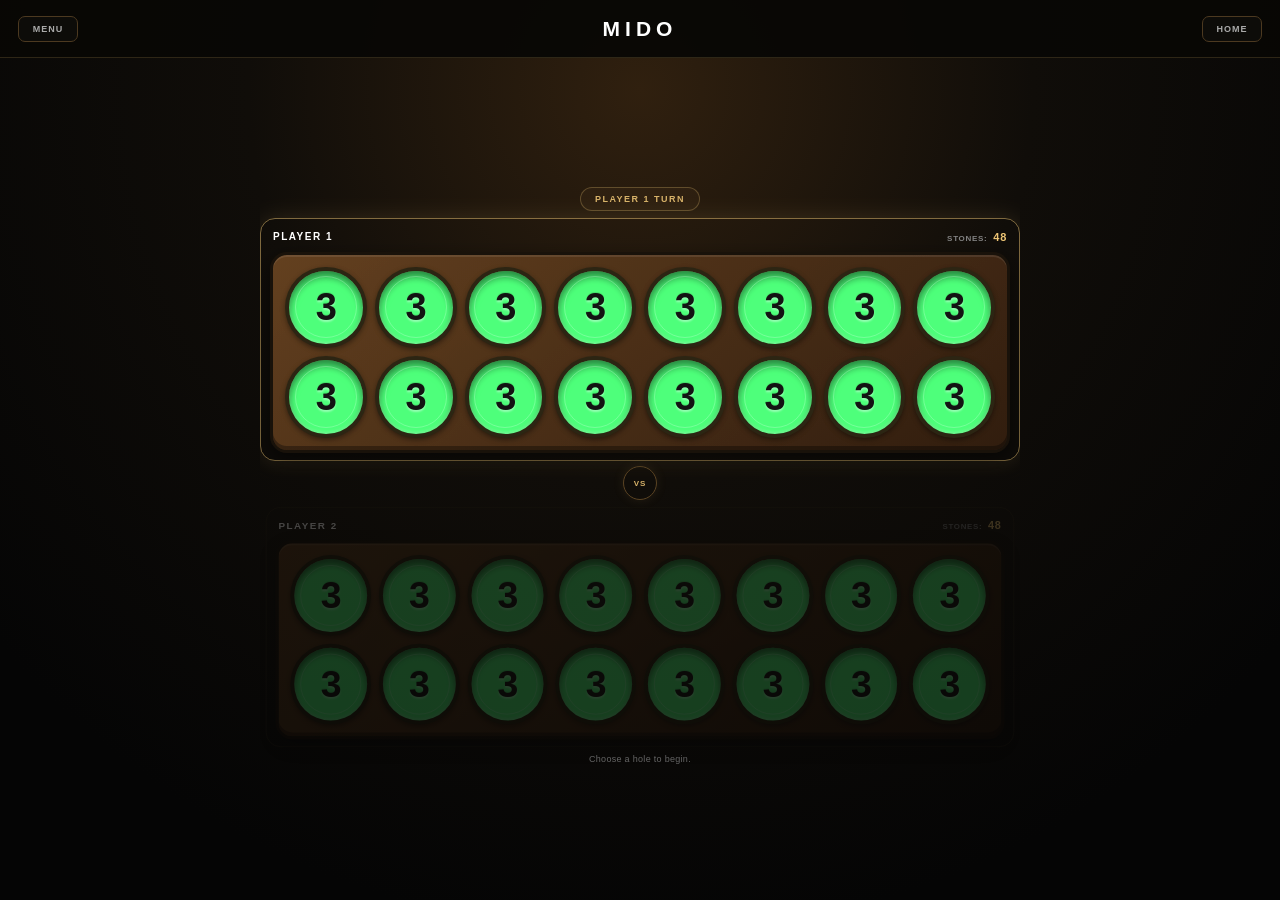
==== game.html @ 21276c04 "Initial Mido game" ====
<!DOCTYPE html>
<html lang="en">

<head>
    <meta charset="UTF-8">

    <meta
        name="viewport"
        content="width=device-width, initial-scale=1.0">

    <title>Mido | Game</title>

    <link
        rel="stylesheet"
        href="style.css">
</head>

<body>

    <div class="game-page">


        <header class="top-bar">

            <button
                type="button"
                id="menuButton"
                class="top-button">
                MENU
            </button>


            <div class="top-title">
                MIDO
            </div>


            <a
                href="index.html"
                class="top-button">
                HOME
            </a>

        </header>


        <main class="game-container">


            <div
                id="turnDisplay"
                class="turn-display">
                PLAYER 1 TURN
            </div>


            <section
                id="player1Section"
                class="player-section active">


                <div class="player-header">

                    <div class="player-name">
                        PLAYER 1
                    </div>

                    <div class="player-total">
                        STONES:
                        <span id="player1Total">
                            48
                        </span>
                    </div>

                </div>


                <div
                    id="board1"
                    class="mido-board">
                </div>

            </section>


            <div class="vs-display">
                VS
            </div>


            <section
                id="player2Section"
                class="player-section inactive">


                <div class="player-header">

                    <div
                        id="computerLabel"
                        class="player-name">
                        PLAYER 2
                    </div>

                    <div class="player-total">
                        STONES:
                        <span id="player2Total">
                            48
                        </span>
                    </div>

                </div>


                <div
                    id="board2"
                    class="mido-board">
                </div>

            </section>


            <div
                id="gameMessage"
                class="game-message">
                Choose a hole to begin.
            </div>


        </main>


        <div
            id="menuOverlay"
            class="menu-overlay">
        </div>


        <aside
            id="sideMenu"
            class="side-menu">


            <div class="side-menu-header">

                <div class="side-menu-title">
                    MIDO
                </div>

                <button
                    type="button"
                    id="closeMenu"
                    class="close-menu">
                    X
                </button>

            </div>


            <nav class="menu-navigation">

                <a
                    href="index.html"
                    class="menu-link">
                    HOME
                </a>


                <a
                    href="game-mode.html"
                    class="menu-link">
                    NEW GAME
                </a>


                <button
                    type="button"
                    id="menuRestartButton"
                    class="menu-link menu-button">
                    RESTART GAME
                </button>


                <a
                    href="settings.html"
                    class="menu-link">
                    SETTINGS
                </a>


                <a
                    href="index.html#how-to-play"
                    class="menu-link">
                    HOW TO PLAY
                </a>


                <a
                    href="index.html#about"
                    class="menu-link">
                    ABOUT MIDO
                </a>

            </nav>


            <div class="side-menu-footer">

                <div>
                    48 STONES
                </div>

                <div>
                    ONE WINNER
                </div>

            </div>

        </aside>


        <div
            id="winnerOverlay"
            class="winner-overlay">


            <div class="winner-content">

                <div class="winner-title">
                    VICTORY
                </div>


                <div
                    id="winnerName"
                    class="winner-name">
                    PLAYER 1 WINS!
                </div>


                <div
                    id="winnerMessage"
                    class="winner-message">
                    All 48 stones have been collected!
                </div>

            </div>

        </div>


    </div>


    <script src="game.js"></script>
    <script src="menu.js"></script>

</body>

</html>
---- style.css ----
/* =========================
   RESET
========================= */

* {
    box-sizing: border-box;
}

html,
body {
    margin: 0;
    padding: 0;
    min-height: 100%;
}

body {
    font-family:
        Arial,
        Helvetica,
        sans-serif;

    background: #080808;
    color: #ffffff;
}

button,
a {
    -webkit-tap-highlight-color: transparent;
}

button {
    font-family: inherit;
}


/* =========================
   GAME PAGE
========================= */

.game-page {
    height: 100vh;
    min-height: 520px;

    overflow: hidden;

    background:
        radial-gradient(
            circle at 50% 10%,
            #30200f 0%,
            #100d09 38%,
            #050505 82%
        );
}


/* =========================
   TOP BAR
========================= */

.top-bar {
    height: 58px;

    display: flex;
    align-items: center;
    justify-content: space-between;

    padding: 0 18px;

    background:
        rgba(
            8,
            7,
            5,
            0.94
        );

    border-bottom:
        1px solid
        rgba(
            216,
            179,
            106,
            0.18
        );

    position: relative;
    z-index: 20;
}

.top-title {
    position: absolute;

    left: 50%;

    transform:
        translateX(-50%);

    font-size: 21px;

    font-weight: 900;

    letter-spacing: 5px;

    color: #ffffff;
}

.top-button {
    display: inline-flex;

    align-items: center;
    justify-content: center;

    min-width: 60px;

    padding: 7px 9px;

    border:
        1px solid #4c3920;

    border-radius: 7px;

    background:
        rgba(
            255,
            255,
            255,
            0.02
        );

    color: #aaa;

    text-decoration: none;

    font-size: 9px;

    font-weight: 900;

    letter-spacing: 1px;

    cursor: pointer;
}

.top-button:hover {
    color: #ffffff;

    border-color:
        #d8b36a;

    background:
        rgba(
            216,
            179,
            106,
            0.08
        );
}


/* =========================
   GAME CONTAINER
========================= */

.game-container {
    width:
        min(760px, 96vw);

    height:
        calc(100vh - 58px);

    margin: 0 auto;

    padding:
        8px 0 10px;

    display: flex;

    flex-direction: column;

    justify-content: center;

    overflow: hidden;
}


/* =========================
   TURN DISPLAY
========================= */

.turn-display {
    width: fit-content;

    margin:
        0 auto 7px;

    padding:
        6px 14px;

    border:
        1px solid
        rgba(
            216,
            179,
            106,
            0.3
        );

    border-radius: 30px;

    color: #d8b36a;

    font-size: 9px;

    font-weight: 900;

    letter-spacing: 1.5px;

    background:
        rgba(
            216,
            179,
            106,
            0.04
        );

    flex-shrink: 0;
}


/* =========================
   PLAYER SECTION
========================= */

.player-section {
    width: 100%;

    padding:
        7px 9px;

    border-radius: 15px;

    border:
        1px solid
        rgba(
            216,
            179,
            106,
            0.1
        );

    transition:
        opacity 0.3s ease,
        transform 0.3s ease,
        filter 0.3s ease,
        box-shadow 0.3s ease,
        border-color 0.3s ease;

    flex-shrink: 1;
}

.player-section.active {
    opacity: 1;

    transform:
        scale(1);

    filter:
        brightness(1.1);

    border-color:
        rgba(
            216,
            179,
            106,
            0.5
        );

    box-shadow:
        0 0 22px
        rgba(
            216,
            179,
            106,
            0.14
        );
}

.player-section.inactive {
    opacity: 0.45;

    transform:
        scale(0.985);

    filter:
        brightness(0.55);

    box-shadow: none;
}


/* =========================
   PLAYER HEADER
========================= */

.player-header {
    height: 22px;

    display: flex;

    align-items: center;

    justify-content: space-between;

    padding:
        0 3px;

    margin-bottom: 4px;
}

.player-name {
    font-size: 10px;

    font-weight: 900;

    letter-spacing: 1.5px;
}

.player-total {
    color: #777;

    font-size: 8px;

    font-weight: bold;

    letter-spacing: 0.7px;
}

.player-total span {
    color: #d8b36a;

    font-size: 11px;

    margin-left: 3px;
}


/* =========================
   BOARD
========================= */

.mido-board {
    display: grid;

    grid-template-columns:
        repeat(8, 1fr);

    gap: clamp(
        4px,
        1vw,
        8px
    );

    padding:
        clamp(
            7px,
            1.5vw,
            12px
        );

    border-radius: 17px;

    background:
        linear-gradient(
            145deg,
            #5a3a1c,
            #2c1a0d
        );

    border:
        3px solid #171009;

    box-shadow:
        inset 0 2px 0
        rgba(
            255,
            255,
            255,
            0.08
        ),

        inset 0 -4px 0
        rgba(
            0,
            0,
            0,
            0.35
        ),

        0 7px 18px
        rgba(
            0,
            0,
            0,
            0.5
        );
}


/* =========================
   HOLES
========================= */

.hole {
    position: relative;

    width: 100%;

    aspect-ratio: 1 / 1;

    border-radius: 50%;

    border:
        clamp(
            2px,
            0.45vw,
            4px
        )
        solid
        rgba(
            38,
            24,
            12,
            0.95
        );

    box-shadow:
        inset 0 5px 8px
        rgba(
            0,
            0,
            0,
            0.5
        ),

        inset 0 -2px 3px
        rgba(
            255,
            255,
            255,
            0.2
        ),

        0 2px 5px
        rgba(
            0,
            0,
            0,
            0.4
        );

    display: flex;

    align-items: center;

    justify-content: center;

    cursor: pointer;

    padding: 0;

    transition:
        transform 0.15s ease,
        filter 0.15s ease,
        box-shadow 0.15s ease;
}

.hole::after {
    content: "";

    position: absolute;

    inset: 8%;

    border-radius: 50%;

    border:
        1px solid
        rgba(
            255,
            255,
            255,
            0.2
        );

    pointer-events: none;
}

.hole:hover:not(:disabled) {
    transform:
        scale(1.05);

    filter:
        brightness(1.12);

    box-shadow:
        inset 0 5px 8px
        rgba(
            0,
            0,
            0,
            0.45
        ),

        0 0 12px
        rgba(
            255,
            255,
            255,
            0.18
        );
}

.hole:active:not(:disabled) {
    transform:
        scale(0.94);
}

.hole span {
    position: relative;

    z-index: 2;

    display: block;

    font-size:
        clamp(
            21px,
            4vw,
            38px
        );

    line-height: 1;

    font-weight: 900;

    letter-spacing: -1px;

    color: #111111;

    text-shadow:
        0 2px 2px
        rgba(
            255,
            255,
            255,
            0.35
        ),

        0 -1px 1px
        rgba(
            0,
            0,
            0,
            0.15
        );
}

.hole.empty span {
    opacity: 0.3;
}

.hole:disabled {
    cursor: default;
}


/* =========================
   VS
========================= */

.vs-display {
    width: 34px;

    height: 34px;

    display: flex;

    align-items: center;

    justify-content: center;

    margin:
        5px auto;

    border:
        1px solid #5a4323;

    border-radius: 50%;

    background:
        #100d09;

    color: #d8b36a;

    font-size: 8px;

    font-weight: 900;

    letter-spacing: 1px;

    box-shadow:
        0 0 12px
        rgba(
            216,
            179,
            106,
            0.1
        );

    flex-shrink: 0;
}


/* =========================
   GAME MESSAGE
========================= */

.game-message {
    min-height: 16px;

    margin-top: 5px;

    text-align: center;

    color: #666;

    font-size: 9px;

    letter-spacing: 0.3px;

    flex-shrink: 0;
}


/* =========================
   MENU OVERLAY
========================= */

.menu-overlay {
    position: fixed;

    inset: 0;

    background:
        rgba(
            0,
            0,
            0,
            0.72
        );

    opacity: 0;

    visibility: hidden;

    z-index: 80;

    transition:
        opacity 0.2s ease,
        visibility 0.2s ease;
}

.menu-overlay.open {
    opacity: 1;

    visibility: visible;
}


/* =========================
   SIDE MENU
========================= */

.side-menu {
    position: fixed;

    top: 0;

    right: 0;

    width:
        min(300px, 88vw);

    height: 100vh;

    z-index: 90;

    background:
        linear-gradient(
            180deg,
            #21170d,
            #090807
        );

    border-left:
        1px solid #4c3820;

    transform:
        translateX(105%);

    transition:
        transform 0.25s ease;

    display: flex;

    flex-direction: column;
}

.side-menu.open {
    transform:
        translateX(0);
}

.side-menu-header {
    display: flex;

    align-items: center;

    justify-content: space-between;

    padding:
        20px;

    border-bottom:
        1px solid #302315;
}

.side-menu-title {
    font-size: 22px;

    font-weight: 900;

    letter-spacing: 5px;
}

.close-menu {
    width: 34px;

    height: 34px;

    border:
        1px solid #4c3820;

    border-radius: 50%;

    background:
        transparent;

    color: #aaa;

    cursor: pointer;

    font-weight: bold;
}

.close-menu:hover {
    color: #ffffff;

    border-color:
        #d8b36a;
}

.menu-navigation {
    display: flex;

    flex-direction: column;

    padding:
        10px;
}

.menu-link {
    display: block;

    width: 100%;

    padding:
        14px 11px;

    border: 0;

    border-bottom:
        1px solid
        rgba(
            255,
            255,
            255,
            0.05
        );

    background:
        transparent;

    color: #aaa;

    text-align: left;

    text-decoration: none;

    font-size: 11px;

    font-weight: 900;

    letter-spacing: 1px;

    cursor: pointer;

    transition:
        0.15s ease;
}

.menu-link:hover {
    color: #d8b36a;

    padding-left: 17px;

    background:
        rgba(
            216,
            179,
            106,
            0.05
        );
}

.side-menu-footer {
    margin-top: auto;

    padding:
        20px;

    border-top:
        1px solid #302315;

    color: #665338;

    font-size: 9px;

    font-weight: bold;

    letter-spacing: 2px;

    line-height: 2;
}


/* =========================
   WINNER
========================= */

.winner-overlay {
    position: fixed;

    inset: 0;

    display: flex;

    align-items: center;

    justify-content: center;

    background:
        radial-gradient(
            circle at center,
            rgba(
                80,
                55,
                20,
                0.96
            ),
            rgba(
                8,
                8,
                8,
                0.99
            ) 70%
        );

    opacity: 0;

    visibility: hidden;

    z-index: 9999;

    transition:
        opacity 0.25s ease,
        visibility 0.25s ease;
}

.winner-overlay.show {
    opacity: 1;

    visibility: visible;
}

.winner-content {
    text-align: center;

    padding: 25px;

    animation:
        winnerEnter
        0.4s ease
        both;
}

@keyframes winnerEnter {

    from {
        opacity: 0;

        transform:
            scale(0.7);
    }

    to {
        opacity: 1;

        transform:
            scale(1);
    }
}

.winner-title {
    color: #d8b36a;

    font-size:
        clamp(
            16px,
            4vw,
            25px
        );

    font-weight: 900;

    letter-spacing: 6px;

    margin-bottom: 14px;
}

.winner-name {
    color: #ffffff;

    font-size:
        clamp(
            34px,
            8vw,
            70px
        );

    font-weight: 900;

    line-height: 1;

    letter-spacing: 2px;

    text-shadow:
        0 5px 30px
        rgba(
            216,
            179,
            106,
            0.3
        );
}

.winner-message {
    margin-top: 18px;

    color: #aaa;

    font-size: 12px;

    letter-spacing: 0.5px;
}


/* =========================
   SETTINGS
========================= */

.settings-page {
    min-height: 100vh;

    display: flex;

    flex-direction: column;

    background:
        radial-gradient(
            circle at 50% 15%,
            #30200f 0%,
            #100d09 40%,
            #050505 80%
        );
}

.settings-container {
    width:
        min(700px, 94%);

    margin: 0 auto;

    padding:
        55px 0 70px;

    text-align: center;

    flex: 1;
}

.settings-container h1 {
    margin: 0;

    font-size:
        clamp(
            34px,
            7vw,
            55px
        );

    font-weight: 900;

    letter-spacing: 3px;
}

.settings-intro {
    margin:
        12px auto 30px;

    color: #888;

    font-size: 14px;
}

.settings-card {
    text-align: left;

    background:
        linear-gradient(
            145deg,
            #21170d,
            #0d0a07
        );

    border:
        1px solid #392b1c;

    border-radius: 18px;

    padding:
        8px 22px 22px;
}

.setting-row {
    display: flex;

    align-items: center;

    justify-content: space-between;

    gap: 20px;

    padding:
        20px 0;

    border-bottom:
        1px solid
        rgba(
            255,
            255,
            255,
            0.06
        );
}

.setting-information {
    flex: 1;
}

.setting-title {
    color: #ffffff;

    font-size: 13px;

    font-weight: 900;

    letter-spacing: 1px;
}

.setting-description {
    margin-top: 6px;

    color: #777;

    font-size: 11px;

    line-height: 1.5;
}


/* =========================
   TOGGLES
========================= */

.toggle {
    position: relative;

    display: inline-block;

    width: 50px;

    height: 28px;

    flex-shrink: 0;
}

.toggle input {
    opacity: 0;

    width: 0;

    height: 0;
}

.toggle-slider {
    position: absolute;

    inset: 0;

    cursor: pointer;

    background:
        #31281d;

    border:
        1px solid #59472d;

    border-radius: 30px;

    transition:
        0.2s ease;
}

.toggle-slider::before {
    content: "";

    position: absolute;

    width: 20px;

    height: 20px;

    left: 3px;

    top: 3px;

    border-radius: 50%;

    background: #888;

    transition:
        0.2s ease;
}

.toggle input:checked +
.toggle-slider {
    background:
        #8b6a35;

    border-color:
        #d8b36a;
}

.toggle input:checked +
.toggle-slider::before {
    transform:
        translateX(22px);

    background:
        #ffffff;
}

.reset-settings {
    width: 100%;

    margin-top: 22px;

    padding:
        13px;

    border:
        1px solid #523e22;

    border-radius: 9px;

    background:
        rgba(
            216,
            179,
            106,
            0.05
        );

    color: #d8b36a;

    font-size: 11px;

    font-weight: 900;

    letter-spacing: 1px;

    cursor: pointer;
}

.settings-message {
    height: 18px;

    margin-top: 12px;

    text-align: center;

    color: #d8b36a;

    font-size: 11px;
}

.back-game-button {
    display: inline-block;

    margin-top: 22px;

    padding:
        12px 20px;

    border:
        1px solid #4d3920;

    border-radius: 9px;

    color: #aaa;

    text-decoration: none;

    font-size: 11px;

    font-weight: 900;

    letter-spacing: 1px;
}


/* =========================
   GAME MODE
========================= */

.game-mode-page {
    min-height: 100vh;

    display: flex;

    flex-direction: column;

    background:
        radial-gradient(
            circle at 50% 20%,
            #30200f 0%,
            #100d09 45%,
            #050505 85%
        );
}

.mode-container {
    flex: 1;

    width:
        min(900px, 94%);

    margin: 0 auto;

    padding:
        65px 0 80px;

    text-align: center;
}

.mode-label {
    color: #d8b36a;

    font-size: 10px;

    font-weight: 900;

    letter-spacing: 3px;

    margin-bottom: 12px;
}

.mode-container h1 {
    margin: 0;

    font-size:
        clamp(
            30px,
            6vw,
            55px
        );

    font-weight: 900;

    letter-spacing: 2px;
}

.mode-description {
    color: #888;

    margin:
        12px 0 35px;
}

.mode-options {
    display: grid;

    grid-template-columns:
        repeat(2, 1fr);

    gap: 16px;

    max-width: 720px;

    margin: 0 auto;
}

.mode-card {
    position: relative;

    min-height: 230px;

    padding: 25px;

    text-align: left;

    border:
        1px solid #3a2b1b;

    border-radius: 18px;

    background:
        linear-gradient(
            145deg,
            #21170d,
            #0d0a07
        );

    color: #ffffff;

    cursor: pointer;

    transition:
        0.2s ease;
}

.mode-card:hover {
    transform:
        translateY(-5px);

    border-color:
        #8a6936;

    box-shadow:
        0 15px 30px
        rgba(
            0,
            0,
            0,
            0.4
        );
}

.mode-icon {
    width: 50px;

    height: 50px;

    display: flex;

    align-items: center;

    justify-content: center;

    border:
        1px solid #70552d;

    border-radius: 50%;

    color: #d8b36a;

    font-size: 13px;

    font-weight: 900;

    margin-bottom: 25px;
}

.mode-card-title {
    font-size: 16px;

    font-weight: 900;

    letter-spacing: 1px;
}

.mode-card-text {
    max-width: 260px;

    margin-top: 9px;

    color: #777;

    font-size: 12px;

    line-height: 1.6;
}

.mode-card-arrow {
    position: absolute;

    right: 22px;

    bottom: 22px;

    color: #d8b36a;

    font-size: 22px;
}

.mode-rule {
    display: flex;

    justify-content: center;

    gap: 30px;

    margin-top: 40px;

    color: #554329;

    font-size: 10px;

    font-weight: 900;

    letter-spacing: 2px;
}


/* =========================
   HOME PAGE
========================= */

.home-page {
    min-height: 100vh;

    background:
        radial-gradient(
            circle at 50% 20%,
            #3a2815 0%,
            #181109 38%,
            #080808 75%
        );
}

.home-top-bar {
    height: 72px;

    display: flex;

    align-items: center;

    justify-content: space-between;

    padding: 0 28px;

    background:
        rgba(
            10,
            8,
            5,
            0.82
        );

    border-bottom:
        1px solid
        rgba(
            216,
            179,
            106,
            0.18
        );

    backdrop-filter:
        blur(10px);
}

.home-logo {
    font-size: 28px;

    font-weight: 900;

    letter-spacing: 6px;

    color: #fff;
}

.home-settings {
    padding:
        10px 15px;

    border:
        1px solid #4d3920;

    border-radius: 8px;

    color: #aaa;

    text-decoration: none;

    font-size: 11px;

    font-weight: bold;

    letter-spacing: 1px;
}

.home-hero {
    position: relative;

    min-height:
        calc(100vh - 72px);

    display: flex;

    align-items: center;

    justify-content: center;

    overflow: hidden;

    padding:
        70px 20px 100px;
}

.home-hero::before {
    content: "";

    position: absolute;

    width: 650px;

    height: 650px;

    border-radius: 50%;

    background:
        radial-gradient(
            circle,
            rgba(
                216,
                179,
                106,
                0.11
            ),
            transparent 68%
        );
}

.hero-content {
    position: relative;

    z-index: 2;

    width:
        min(850px, 95%);

    text-align: center;
}

.game-badge {
    display: inline-block;

    padding:
        9px 16px;

    border:
        1px solid
        rgba(
            216,
            179,
            106,
            0.4
        );

    border-radius: 30px;

    color: #d8b36a;

    font-size: 10px;

    font-weight: bold;

    letter-spacing: 2px;

    margin-bottom: 25px;
}

.hero-title {
    margin: 0;

    font-size:
        clamp(
            90px,
            20vw,
            190px
        );

    line-height: 0.8;

    font-weight: 900;

    letter-spacing:
        clamp(
            8px,
            2vw,
            20px
        );

    color: #fff;

    text-shadow:
        0 4px 0 #7b5a2c,

        0 10px 35px
        rgba(
            0,
            0,
            0,
            0.7
        ),

        0 0 60px
        rgba(
            216,
            179,
            106,
            0.18
        );
}

.hero-line {
    width: 100px;

    height: 3px;

    margin:
        35px auto 25px;

    background:
        #d8b36a;
}

.hero-subtitle {
    margin: 0;

    color: #d8b36a;

    font-size:
        clamp(
            13px,
            2vw,
            18px
        );

    font-weight: 900;

    letter-spacing:
        clamp(
            2px,
            0.8vw,
            7px
        );
}

.hero-description {
    max-width: 540px;

    margin:
        22px auto 35px;

    color: #999;

    font-size: 15px;

    line-height: 1.7;
}

.play-button {
    display: inline-flex;

    align-items: center;

    justify-content: center;

    gap: 20px;

    min-width: 230px;

    padding:
        17px 28px;

    background:
        linear-gradient(
            135deg,
            #e2c27c,
            #b98d43
        );

    color: #111;

    border-radius: 12px;

    text-decoration: none;

    font-size: 16px;

    font-weight: 900;

    letter-spacing: 2px;

    transition:
        transform 0.2s ease,
        box-shadow 0.2s ease;
}

.play-button:hover {
    transform:
        translateY(-4px)
        scale(1.03);
}

.play-arrow {
    font-size: 23px;
}

.home-options {
    display: grid;

    grid-template-columns:
        repeat(3, 1fr);

    gap: 12px;

    max-width: 650px;

    margin:
        45px auto 0;
}

.home-option {
    padding:
        18px 12px;

    background:
        rgba(
            255,
            255,
            255,
            0.025
        );

    border:
        1px solid #302517;

    border-radius: 12px;

    text-decoration: none;

    transition:
        0.2s ease;
}

.home-option:hover {
    background:
        rgba(
            216,
            179,
            106,
            0.07
        );

    border-color:
        #70552d;

    transform:
        translateY(-3px);
}

.option-title {
    display: block;

    color: #ddd;

    font-size: 12px;

    font-weight: 900;

    letter-spacing: 1px;
}

.option-text {
    display: block;

    margin-top: 6px;

    color: #777;

    font-size: 11px;
}

.hero-decoration {
    position: absolute;

    font-size:
        clamp(
            150px,
            30vw,
            400px
        );

    font-weight: 900;

    color:
        rgba(
            216,
            179,
            106,
            0.025
        );

    line-height: 1;

    user-select: none;
}

.hero-decoration-left {
    left: -100px;

    bottom: -50px;

    transform:
        rotate(-15deg);
}

.hero-decoration-right {
    right: -100px;

    top: -40px;

    transform:
        rotate(15deg);
}

.home-section {
    padding:
        100px 20px;

    background:
        #0d0b08;

    border-top:
        1px solid #211a11;

    text-align: center;
}

.section-label {
    color: #d8b36a;

    font-size: 10px;

    font-weight: 900;

    letter-spacing: 3px;

    margin-bottom: 12px;
}

.home-section h2,
.about-section h2 {
    margin: 0;

    font-size:
        clamp(
            28px,
            5vw,
            44px
        );

    font-weight: 900;

    letter-spacing: 2px;
}

.section-intro {
    max-width: 550px;

    margin:
        15px auto 45px;

    color: #888;

    line-height: 1.6;
}

.rules-grid {
    width:
        min(950px, 94%);

    margin: 0 auto;

    display: grid;

    grid-template-columns:
        repeat(4, 1fr);

    gap: 14px;
}

.rule-card {
    padding:
        28px 20px;

    text-align: left;

    background:
        linear-gradient(
            145deg,
            #21170d,
            #110d08
        );

    border:
        1px solid #352719;

    border-radius: 15px;
}

.rule-number {
    color: #d8b36a;

    font-size: 11px;

    font-weight: 900;

    letter-spacing: 2px;
}

.rule-card h3 {
    margin:
        18px 0 10px;

    font-size: 18px;
}

.rule-card p {
    margin: 0;

    color: #888;

    font-size: 13px;

    line-height: 1.6;
}

.about-section {
    padding:
        110px 20px;

    background:
        radial-gradient(
            circle at center,
            #24190d,
            #0b0907 65%
        );

    text-align: center;
}

.about-inner {
    width:
        min(700px, 94%);

    margin: 0 auto;
}

.about-section p {
    color: #999;

    line-height: 1.8;

    font-size: 15px;
}

.about-highlight {
    margin-top: 35px;

    color: #d8b36a;

    font-size:
        clamp(
            18px,
            3vw,
            25px
        );

    font-weight: 900;

    letter-spacing: 3px;
}


/* =========================
   FOOTER
========================= */

.mido-footer {
    padding:
        45px 20px;

    text-align: center;

    background: #070707;

    border-top:
        1px solid #211a11;
}

.footer-logo {
    font-size: 25px;

    font-weight: 900;

    letter-spacing: 5px;
}

.mido-footer p {
    color: #666;

    font-size: 12px;
}

.footer-links {
    display: flex;

    justify-content: center;

    gap: 25px;

    margin:
        22px 0;
}

.footer-links a {
    color: #999;

    text-decoration: none;

    font-size: 12px;

    font-weight: bold;
}

.footer-links a:hover {
    color: #d8b36a;
}

.footer-copy {
    margin-top: 25px;

    font-size: 10px !important;

    color: #444 !important;
}


/* =========================
   SMALL MOBILE
========================= */

@media (max-width: 600px) {

    .game-page {
        min-height: 500px;
    }

    .game-container {
        width: 98vw;

        padding:
            5px 0 6px;
    }

    .turn-display {
        margin-bottom: 4px;

        padding:
            5px 12px;

        font-size: 8px;
    }

    .player-section {
        padding:
            5px 6px;

        border-radius: 12px;
    }

    .player-header {
        height: 18px;

        margin-bottom: 2px;
    }

    .player-name {
        font-size: 9px;
    }

    .player-total {
        font-size: 7px;
    }

    .player-total span {
        font-size: 9px;
    }

    .mido-board {
        gap: 3px;

        padding: 6px;

        border-width: 2px;

        border-radius: 13px;
    }

    .hole {
        border-width: 2px;
    }

    .hole span {
        font-size:
            clamp(
                19px,
                6.5vw,
                30px
            );
    }

    .vs-display {
        width: 27px;

        height: 27px;

        margin:
            3px auto;

        font-size: 7px;
    }

    .game-message {
        margin-top: 3px;

        min-height: 13px;

        font-size: 8px;
    }

}


/* =========================
   VERY SMALL PHONES
========================= */

@media (
    max-width: 390px
) {

    .top-bar {
        height: 52px;

        padding:
            0 9px;
    }

    .top-title {
        font-size: 17px;

        letter-spacing: 4px;
    }

    .top-button {
        min-width: 51px;

        padding:
            6px 7px;

        font-size: 8px;
    }

    .game-container {
        height:
            calc(100vh - 52px);
    }

    .turn-display {
        padding:
            4px 10px;

        font-size: 7px;
    }

    .player-section {
        padding:
            4px 5px;
    }

    .mido-board {
        gap: 2px;

        padding: 5px;

        border-radius: 11px;
    }

    .hole {
        border-width: 1px;
    }

    .hole span {
        font-size:
            clamp(
                17px,
                6.5vw,
                26px
            );
    }

    .vs-display {
        width: 23px;

        height: 23px;

        margin:
            2px auto;

        font-size: 6px;
    }

    .game-message {
        display: none;
    }

}


/* =========================
   SHORT PHONE SCREENS
========================= */

@media (
    max-height: 700px
) and (
    max-width: 600px
) {

    .top-bar {
        height: 50px;
    }

    .game-container {
        height:
            calc(100vh - 50px);

        padding-top: 3px;
    }

    .turn-display {
        margin-bottom: 3px;

        padding:
            4px 10px;
    }

    .player-section {
        padding:
            3px 5px;
    }

    .player-header {
        height: 16px;
    }

    .mido-board {
        gap: 2px;

        padding: 4px;
    }

    .hole span {
        font-size:
            clamp(
                16px,
                6vw,
                25px
            );
    }

    .vs-display {
        width: 22px;

        height: 22px;

        margin:
            2px auto;
    }

    .game-message {
        display: none;
    }

}


/* =========================
   LANDSCAPE PHONE
========================= */

@media (
    orientation: landscape
) and (
    max-height: 600px
) {

    .game-page {
        min-height: 100vh;
    }

    .top-bar {
        height: 45px;
    }

    .game-container {
        height:
            calc(100vh - 45px);

        width:
            min(900px, 97vw);

        padding:
            3px 0;
    }

    .turn-display {
        margin-bottom: 2px;

        padding:
            3px 10px;

        font-size: 7px;
    }

    .player-section {
        padding:
            3px 5px;
    }

    .player-header {
        height: 15px;

        margin-bottom: 1px;
    }

    .player-name {
        font-size: 8px;
    }

    .player-total {
        font-size: 6px;
    }

    .player-total span {
        font-size: 8px;
    }

    .mido-board {
        gap: 3px;

        padding: 4px;
    }

    .hole span {
        font-size:
            clamp(
                15px,
                4vh,
                26px
            );
    }

    .vs-display {
        width: 22px;

        height: 22px;

        margin:
            2px auto;

        font-size: 6px;
    }

    .game-message {
        display: none;
    }

}


/* =========================
   LARGE STONE NUMBERS OFF
========================= */

body.small-stone-numbers .hole span {
    font-size:
        clamp(
            14px,
            3vw,
            23px
        );
}


/* =========================
   NO ANIMATIONS
========================= */

body.no-animations *,
body.no-animations *::before,
body.no-animations *::after {
    animation:
        none !important;

    transition:
        none !important;
}


/* =========================
   LIGHT MODE
========================= */

body.light-mode {
    background: #eeeae2;

    color: #17130d;
}

body.light-mode .game-page,
body.light-mode .settings-page,
body.light-mode .game-mode-page {
    background:
        linear-gradient(
            180deg,
            #f5f1e9,
            #ddd7cc
        );
}

body.light-mode .top-bar {
    background:
        rgba(
            255,
            255,
            255,
            0.92
        );

    border-color:
        rgba(
            70,
            50,
            20,
            0.15
        );
}

body.light-mode .top-title {
    color: #17130d;
}

body.light-mode .top-button {
    color: #4e463b;

    border-color:
        #b7aa94;
}

body.light-mode .player-section {
    border-color:
        rgba(
            80,
            60,
            30,
            0.2
        );
}

body.light-mode .game-message {
    color: #655e54;
}

body.light-mode .settings-card,
body.light-mode .mode-card {
    background:
        linear-gradient(
            145deg,
            #ffffff,
            #e9e3d8
        );

    border-color:
        #c7bba7;
}

body.light-mode .setting-title,
body.light-mode .mode-card-title {
    color: #211b13;
}

body.light-mode .setting-description,
body.light-mode .mode-card-text {
    color: #6e675d;
}


/* =========================
   HOME MOBILE
========================= */

@media (max-width: 700px) {

    .home-top-bar {
        padding:
            0 15px;
    }

    .home-logo {
        font-size: 23px;
    }

    .home-hero {
        min-height:
            calc(100vh - 62px);

        padding:
            55px 15px 70px;
    }

    .game-badge {
        font-size: 8px;

        letter-spacing: 1.5px;
    }

    .hero-subtitle {
        line-height: 1.8;
    }

    .hero-description {
        font-size: 14px;
    }

    .home-options {
        grid-template-columns:
            1fr;

        max-width: 300px;

        margin-top: 35px;
    }

    .rules-grid {
        grid-template-columns:
            repeat(2, 1fr);
    }

    .rule-card {
        padding:
            22px 16px;
    }

    .about-section {
        padding:
            80px 20px;
    }

    .mode-container {
        padding:
            50px 0 60px;
    }

    .mode-options {
        grid-template-columns:
            1fr;
    }

    .mode-card {
        min-height: 210px;
    }

    .mode-rule {
        flex-direction: column;

        gap: 8px;
    }

    .settings-container {
        padding:
            45px 0 60px;
    }

    .settings-card {
        padding:
            8px 18px 20px;
    }
}


/* =========================
   SMALL HOME
========================= */

@media (max-width: 430px) {

    .home-settings {
        padding:
            8px 10px;

        font-size: 9px;
    }

    .hero-title {
        font-size: 90px;

        letter-spacing: 8px;
    }

    .rules-grid {
        grid-template-columns:
            1fr;
    }

    .footer-links {
        gap: 15px;
    }

    .setting-row {
        gap: 10px;
    }

    .setting-description {
        font-size: 10px;
    }
}
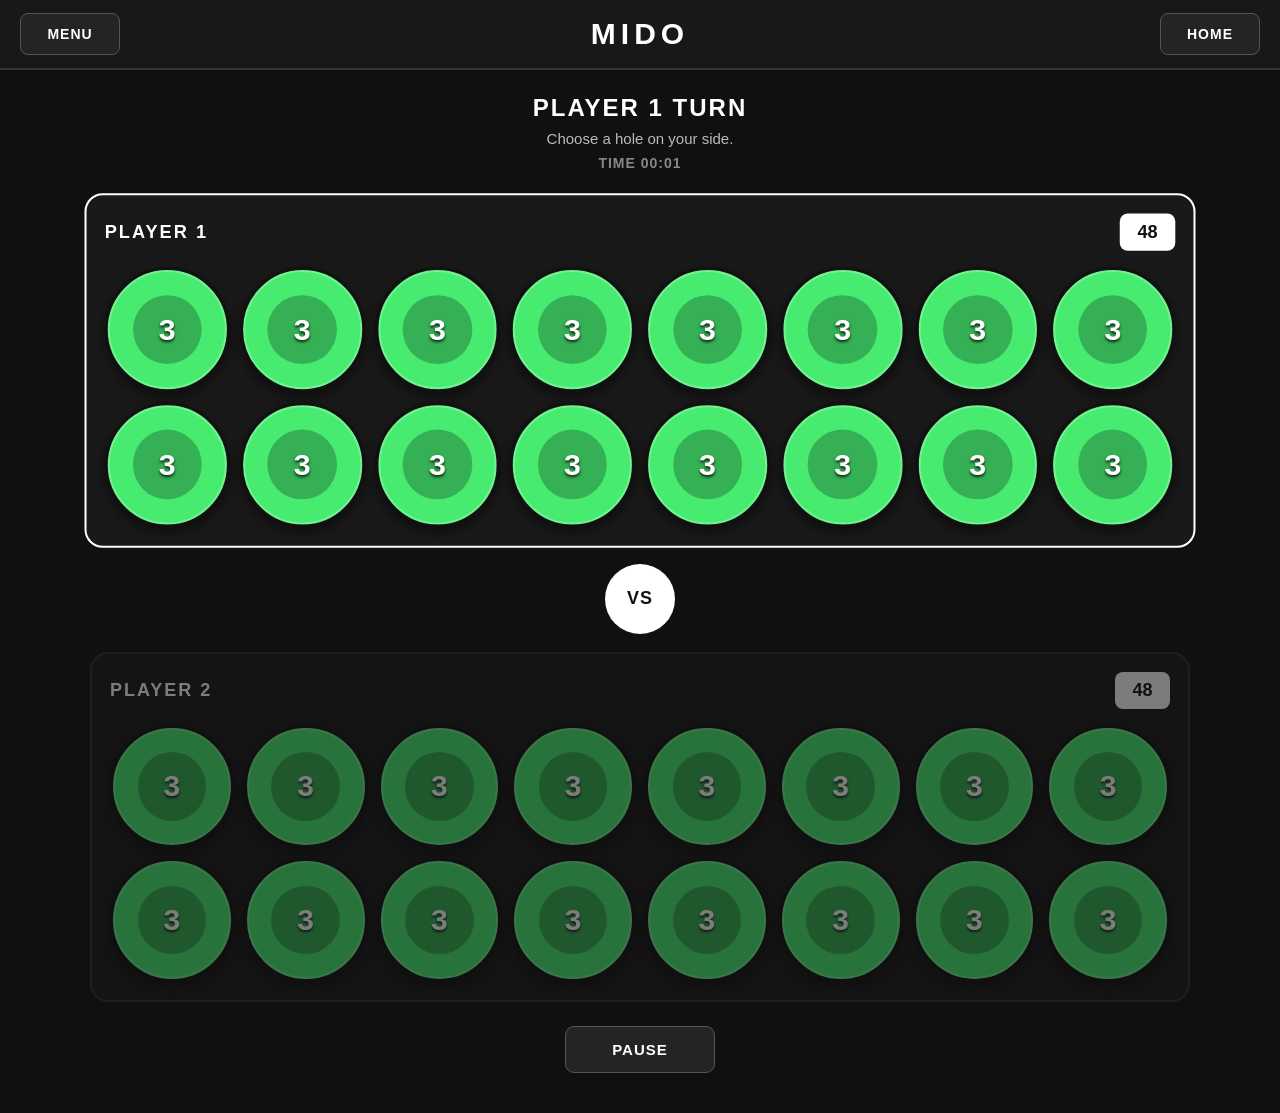
==== commit b301bf25: "Update Mido game" ====
--- a/game.html
+++ b/game.html
@@ -3,49 +3,41 @@
 
 <head>
     <meta charset="UTF-8">
-
-    <meta
-        name="viewport"
-        content="width=device-width, initial-scale=1.0">
+    <meta name="viewport" content="width=device-width, initial-scale=1.0">
 
     <title>Mido | Game</title>
 
-    <link
-        rel="stylesheet"
-        href="style.css">
+    <link rel="stylesheet" href="style.css">
 </head>
 
 <body>
 
-    <div class="game-page">
-
-
-        <header class="top-bar">
-
-            <button
-                type="button"
-                id="menuButton"
-                class="top-button">
-                MENU
-            </button>
-
-
-            <div class="top-title">
-                MIDO
-            </div>
-
-
-            <a
-                href="index.html"
-                class="top-button">
-                HOME
-            </a>
-
-        </header>
-
-
-        <main class="game-container">
-
+<div class="game-page">
+
+    <header class="top-bar">
+
+        <button
+            type="button"
+            class="top-button"
+            id="menuButton">
+            MENU
+        </button>
+
+        <div class="top-title">
+            MIDO
+        </div>
+
+        <a
+            href="index.html"
+            class="top-button">
+            HOME
+        </a>
+
+    </header>
+
+    <main class="game-container">
+
+        <div class="game-status">
 
             <div
                 id="turnDisplay"
@@ -53,207 +45,286 @@
                 PLAYER 1 TURN
             </div>
 
-
-            <section
-                id="player1Section"
-                class="player-section active">
-
-
-                <div class="player-header">
-
-                    <div class="player-name">
-                        PLAYER 1
-                    </div>
-
-                    <div class="player-total">
-                        STONES:
-                        <span id="player1Total">
-                            48
-                        </span>
-                    </div>
-
-                </div>
-
-
-                <div
-                    id="board1"
-                    class="mido-board">
-                </div>
-
-            </section>
-
-
-            <div class="vs-display">
-                VS
-            </div>
-
-
-            <section
-                id="player2Section"
-                class="player-section inactive">
-
-
-                <div class="player-header">
-
-                    <div
-                        id="computerLabel"
-                        class="player-name">
-                        PLAYER 2
-                    </div>
-
-                    <div class="player-total">
-                        STONES:
-                        <span id="player2Total">
-                            48
-                        </span>
-                    </div>
-
-                </div>
-
-
-                <div
-                    id="board2"
-                    class="mido-board">
-                </div>
-
-            </section>
-
-
             <div
                 id="gameMessage"
                 class="game-message">
-                Choose a hole to begin.
-            </div>
-
-
-        </main>
-
-
-        <div
-            id="menuOverlay"
-            class="menu-overlay">
-        </div>
-
-
-        <aside
-            id="sideMenu"
-            class="side-menu">
-
-
-            <div class="side-menu-header">
-
-                <div class="side-menu-title">
-                    MIDO
+                Choose a hole on your side
+            </div>
+
+            <div
+                id="gameTimer"
+                class="game-timer">
+                TIME 00:00
+            </div>
+
+        </div>
+
+        <section
+            id="player1Section"
+            class="player-section active">
+
+            <div class="player-header">
+
+                <div class="player-name">
+                    PLAYER 1
                 </div>
 
-                <button
-                    type="button"
-                    id="closeMenu"
-                    class="close-menu">
-                    X
-                </button>
-
-            </div>
-
-
-            <nav class="menu-navigation">
-
-                <a
-                    href="index.html"
-                    class="menu-link">
+                <div
+                    id="player1Total"
+                    class="player-total">
+                    48
+                </div>
+
+            </div>
+
+            <div
+                id="player1Board"
+                class="mido-board">
+            </div>
+
+        </section>
+
+        <div class="vs-display">
+            VS
+        </div>
+
+        <section
+            id="player2Section"
+            class="player-section inactive">
+
+            <div class="player-header">
+
+                <div
+                    id="player2Name"
+                    class="player-name">
+                    PLAYER 2
+                </div>
+
+                <div
+                    id="player2Total"
+                    class="player-total">
+                    48
+                </div>
+
+            </div>
+
+            <div
+                id="player2Board"
+                class="mido-board">
+            </div>
+
+        </section>
+
+        <div class="game-controls">
+
+            <button
+                type="button"
+                id="pauseButton"
+                class="game-control-button">
+                PAUSE
+            </button>
+
+        </div>
+
+    </main>
+
+    <div
+        id="menuOverlay"
+        class="menu-overlay">
+    </div>
+
+    <aside
+        id="sideMenu"
+        class="side-menu">
+
+        <div class="side-menu-header">
+
+            <div class="side-menu-title">
+                MIDO
+            </div>
+
+            <button
+                type="button"
+                id="closeMenu"
+                class="close-menu">
+                X
+            </button>
+
+        </div>
+
+        <nav class="menu-navigation">
+
+            <a href="index.html">
+                HOME
+            </a>
+
+            <a href="game-mode.html">
+                NEW GAME
+            </a>
+
+            <a href="game-mode.html">
+                GAME MODE
+            </a>
+
+            <button
+                type="button"
+                id="menuRestartButton"
+                class="menu-restart-button">
+                RESTART GAME
+            </button>
+
+            <button
+                type="button"
+                id="menuHighScoresButton"
+                class="menu-restart-button">
+                HIGH SCORES
+            </button>
+
+            <a href="settings.html">
+                SETTINGS
+            </a>
+
+            <a href="index.html#how-to-play">
+                HOW TO PLAY
+            </a>
+
+            <a href="index.html#about">
+                ABOUT MIDO
+            </a>
+
+        </nav>
+
+    </aside>
+
+    <div
+        id="pauseOverlay"
+        class="pause-overlay">
+
+        <div class="pause-content">
+
+            <div class="pause-title">
+                GAME PAUSED
+            </div>
+
+            <div class="pause-message">
+                The match is waiting.
+            </div>
+
+            <div class="pause-buttons">
+
+                <button
+                    type="button"
+                    id="continueButton"
+                    class="continue-button">
+                    CONTINUE
+                </button>
+
+                <button
+                    type="button"
+                    id="pauseRestartButton"
+                    class="pause-restart-button">
+                    RESTART
+                </button>
+
+            </div>
+
+        </div>
+
+    </div>
+
+    <div
+        id="winnerOverlay"
+        class="winner-overlay">
+
+        <div class="winner-content">
+
+            <div
+                id="winnerTitle"
+                class="winner-title">
+                VICTORY
+            </div>
+
+            <div
+                id="winnerName"
+                class="winner-name">
+                PLAYER 1 WON!
+            </div>
+
+            <div
+                id="winnerMessage"
+                class="winner-message">
+                All 48 stones have been collected!
+            </div>
+
+            <div
+                id="winnerTime"
+                class="winner-time">
+                TIME 00:00
+            </div>
+
+            <div
+                id="winnerHighScore"
+                class="winner-high-score">
+            </div>
+
+            <div class="winner-buttons">
+
+                <button
+                    type="button"
+                    id="winnerPlayAgainButton">
+                    PLAY AGAIN
+                </button>
+
+                <button
+                    type="button"
+                    id="winnerHighScoresButton">
+                    HIGH SCORES
+                </button>
+
+                <a href="index.html">
                     HOME
                 </a>
 
-
-                <a
-                    href="game-mode.html"
-                    class="menu-link">
-                    NEW GAME
-                </a>
-
-
-                <button
-                    type="button"
-                    id="menuRestartButton"
-                    class="menu-link menu-button">
-                    RESTART GAME
-                </button>
-
-
-                <a
-                    href="settings.html"
-                    class="menu-link">
-                    SETTINGS
-                </a>
-
-
-                <a
-                    href="index.html#how-to-play"
-                    class="menu-link">
-                    HOW TO PLAY
-                </a>
-
-
-                <a
-                    href="index.html#about"
-                    class="menu-link">
-                    ABOUT MIDO
-                </a>
-
-            </nav>
-
-
-            <div class="side-menu-footer">
-
-                <div>
-                    48 STONES
-                </div>
-
-                <div>
-                    ONE WINNER
-                </div>
-
-            </div>
-
-        </aside>
-
-
-        <div
-            id="winnerOverlay"
-            class="winner-overlay">
-
-
-            <div class="winner-content">
-
-                <div class="winner-title">
-                    VICTORY
-                </div>
-
-
-                <div
-                    id="winnerName"
-                    class="winner-name">
-                    PLAYER 1 WINS!
-                </div>
-
-
-                <div
-                    id="winnerMessage"
-                    class="winner-message">
-                    All 48 stones have been collected!
-                </div>
-
-            </div>
-
-        </div>
-
+            </div>
+
+        </div>
 
     </div>
 
+    <div
+        id="highScoresOverlay"
+        class="winner-overlay">
+
+        <div class="winner-content">
+
+            <div class="winner-title">
+                HIGH SCORES
+            </div>
+
+            <div
+                id="highScoresContent"
+                class="winner-message">
+            </div>
+
+            <div class="winner-buttons">
+
+                <button
+                    type="button"
+                    id="closeHighScoresButton">
+                    BACK
+                </button>
+
+            </div>
+
+        </div>
+
+    </div>
 
     <script src="game.js"></script>
     <script src="menu.js"></script>
 
+</div>
+
 </body>
 
 </html>
--- a/style.css
+++ b/style.css
@@ -1,2692 +1,1478 @@
-/* =========================
-   RESET
-========================= */
-
 * {
-    box-sizing: border-box;
-}
-
-html,
+  box-sizing: border-box;
+  margin: 0;
+  padding: 0;
+  }
+
+html {
+min-height: 100%;
+scroll-behavior: smooth;
+}
+
 body {
-    margin: 0;
-    padding: 0;
-    min-height: 100%;
-}
-
-body {
-    font-family:
-        Arial,
-        Helvetica,
-        sans-serif;
-
-    background: #080808;
-    color: #ffffff;
+min-height: 100vh;
+background: #101010;
+color: #ffffff;
+font-family: Arial, Helvetica, sans-serif;
 }
 
 button,
 a {
-    -webkit-tap-highlight-color: transparent;
+font-family: inherit;
 }
 
 button {
-    font-family: inherit;
-}
-
+cursor: pointer;
+}
+
+a {
+color: inherit;
+text-decoration: none;
+}
 
 /* =========================
-   GAME PAGE
+SHARED
 ========================= */
 
-.game-page {
-    height: 100vh;
-    min-height: 520px;
-
-    overflow: hidden;
-
-    background:
-        radial-gradient(
-            circle at 50% 10%,
-            #30200f 0%,
-            #100d09 38%,
-            #050505 82%
-        );
-}
-
+.section-label {
+color: #888888;
+font-size: 12px;
+font-weight: 900;
+letter-spacing: 3px;
+margin-bottom: 12px;
+}
+
+.mido-footer {
+padding: 45px 20px;
+background: #181818;
+border-top: 2px solid #333333;
+text-align: center;
+}
+
+.footer-logo {
+font-size: 28px;
+font-weight: 900;
+letter-spacing: 5px;
+margin-bottom: 10px;
+}
+
+.mido-footer p {
+color: #999999;
+font-size: 14px;
+}
+
+.footer-links {
+display: flex;
+justify-content: center;
+align-items: center;
+gap: 24px;
+margin: 22px 0;
+flex-wrap: wrap;
+}
+
+.footer-links a {
+color: #bbbbbb;
+font-size: 13px;
+font-weight: 800;
+letter-spacing: 1px;
+}
+
+.footer-links a:hover {
+color: #ffffff;
+}
+
+.footer-copy {
+font-size: 12px !important;
+color: #666666 !important;
+}
 
 /* =========================
-   TOP BAR
+HOME PAGE
 ========================= */
 
-.top-bar {
-    height: 58px;
-
-    display: flex;
-    align-items: center;
-    justify-content: space-between;
-
-    padding: 0 18px;
-
-    background:
-        rgba(
-            8,
-            7,
-            5,
-            0.94
-        );
-
-    border-bottom:
-        1px solid
-        rgba(
-            216,
-            179,
-            106,
-            0.18
-        );
-
-    position: relative;
-    z-index: 20;
-}
-
-.top-title {
-    position: absolute;
-
-    left: 50%;
-
-    transform:
-        translateX(-50%);
-
-    font-size: 21px;
-
-    font-weight: 900;
-
-    letter-spacing: 5px;
-
-    color: #ffffff;
-}
-
-.top-button {
-    display: inline-flex;
-
-    align-items: center;
-    justify-content: center;
-
-    min-width: 60px;
-
-    padding: 7px 9px;
-
-    border:
-        1px solid #4c3920;
-
-    border-radius: 7px;
-
-    background:
-        rgba(
-            255,
-            255,
-            255,
-            0.02
-        );
-
-    color: #aaa;
-
-    text-decoration: none;
-
-    font-size: 9px;
-
-    font-weight: 900;
-
-    letter-spacing: 1px;
-
-    cursor: pointer;
-}
-
-.top-button:hover {
-    color: #ffffff;
-
-    border-color:
-        #d8b36a;
-
-    background:
-        rgba(
-            216,
-            179,
-            106,
-            0.08
-        );
-}
-
+.home-page {
+min-height: 100vh;
+background: #101010;
+}
+
+.home-top-bar {
+width: 100%;
+min-height: 70px;
+display: flex;
+align-items: center;
+justify-content: space-between;
+padding: 12px 20px;
+background: #181818;
+border-bottom: 2px solid #333333;
+}
+
+.home-logo {
+font-size: 30px;
+font-weight: 900;
+letter-spacing: 5px;
+}
+
+.home-settings {
+min-width: 105px;
+padding: 12px 18px;
+border: 1px solid #555555;
+border-radius: 8px;
+background: #242424;
+color: #ffffff;
+text-align: center;
+font-size: 13px;
+font-weight: 800;
+letter-spacing: 1px;
+}
+
+.home-settings:hover {
+background: #333333;
+}
+
+.home-hero {
+position: relative;
+min-height: 650px;
+display: flex;
+align-items: center;
+justify-content: center;
+padding: 70px 20px;
+overflow: hidden;
+background:
+radial-gradient(
+circle at center,
+#242424 0%,
+#151515 45%,
+#101010 75%
+);
+}
+
+.hero-content {
+position: relative;
+z-index: 2;
+width: min(760px, 94%);
+text-align: center;
+}
+
+.hero-decoration {
+position: absolute;
+color: rgba(255, 255, 255, 0.035);
+font-size: 420px;
+font-weight: 900;
+line-height: 1;
+user-select: none;
+pointer-events: none;
+}
+
+.hero-decoration-left {
+left: -100px;
+top: 60px;
+}
+
+.hero-decoration-right {
+right: -100px;
+bottom: -30px;
+}
+
+.game-badge {
+display: inline-block;
+padding: 9px 15px;
+border: 1px solid #444444;
+border-radius: 20px;
+background: #181818;
+color: #aaaaaa;
+font-size: 11px;
+font-weight: 900;
+letter-spacing: 2px;
+}
+
+.hero-title {
+margin-top: 25px;
+font-size: clamp(70px, 14vw, 150px);
+font-weight: 900;
+line-height: 0.9;
+letter-spacing: 12px;
+}
+
+.hero-line {
+width: 100px;
+height: 3px;
+margin: 28px auto;
+background: #ffffff;
+}
+
+.hero-subtitle {
+font-size: 17px;
+font-weight: 900;
+letter-spacing: 3px;
+}
+
+.hero-description {
+width: min(600px, 100%);
+margin: 18px auto 30px;
+color: #aaaaaa;
+font-size: 16px;
+line-height: 1.7;
+}
+
+.play-button {
+display: inline-flex;
+align-items: center;
+justify-content: center;
+gap: 22px;
+min-width: 220px;
+padding: 17px 25px;
+border: 2px solid #ffffff;
+border-radius: 9px;
+background: #ffffff;
+color: #111111;
+font-size: 15px;
+font-weight: 900;
+letter-spacing: 2px;
+}
+
+.play-button:hover {
+background: #dddddd;
+border-color: #dddddd;
+}
+
+.play-arrow {
+font-size: 22px;
+}
+
+.home-options {
+display: grid;
+grid-template-columns: repeat(3, 1fr);
+gap: 12px;
+width: min(760px, 100%);
+margin: 35px auto 0;
+}
+
+.home-option {
+padding: 18px;
+border: 1px solid #333333;
+border-radius: 10px;
+background: rgba(24, 24, 24, 0.8);
+text-align: left;
+}
+
+.home-option:hover {
+border-color: #666666;
+background: #202020;
+}
+
+.option-title {
+display: block;
+margin-bottom: 7px;
+font-size: 13px;
+font-weight: 900;
+letter-spacing: 1px;
+}
+
+.option-text {
+display: block;
+color: #888888;
+font-size: 12px;
+}
 
 /* =========================
-   GAME CONTAINER
+HOME HOW TO PLAY
 ========================= */
 
-.game-container {
-    width:
-        min(760px, 96vw);
-
-    height:
-        calc(100vh - 58px);
-
-    margin: 0 auto;
-
-    padding:
-        8px 0 10px;
-
-    display: flex;
-
-    flex-direction: column;
-
-    justify-content: center;
-
-    overflow: hidden;
-}
-
-
-/* =========================
-   TURN DISPLAY
-========================= */
-
-.turn-display {
-    width: fit-content;
-
-    margin:
-        0 auto 7px;
-
-    padding:
-        6px 14px;
-
-    border:
-        1px solid
-        rgba(
-            216,
-            179,
-            106,
-            0.3
-        );
-
-    border-radius: 30px;
-
-    color: #d8b36a;
-
-    font-size: 9px;
-
-    font-weight: 900;
-
-    letter-spacing: 1.5px;
-
-    background:
-        rgba(
-            216,
-            179,
-            106,
-            0.04
-        );
-
-    flex-shrink: 0;
-}
-
-
-/* =========================
-   PLAYER SECTION
-========================= */
-
-.player-section {
-    width: 100%;
-
-    padding:
-        7px 9px;
-
-    border-radius: 15px;
-
-    border:
-        1px solid
-        rgba(
-            216,
-            179,
-            106,
-            0.1
-        );
-
-    transition:
-        opacity 0.3s ease,
-        transform 0.3s ease,
-        filter 0.3s ease,
-        box-shadow 0.3s ease,
-        border-color 0.3s ease;
-
-    flex-shrink: 1;
-}
-
-.player-section.active {
-    opacity: 1;
-
-    transform:
-        scale(1);
-
-    filter:
-        brightness(1.1);
-
-    border-color:
-        rgba(
-            216,
-            179,
-            106,
-            0.5
-        );
-
-    box-shadow:
-        0 0 22px
-        rgba(
-            216,
-            179,
-            106,
-            0.14
-        );
-}
-
-.player-section.inactive {
-    opacity: 0.45;
-
-    transform:
-        scale(0.985);
-
-    filter:
-        brightness(0.55);
-
-    box-shadow: none;
-}
-
-
-/* =========================
-   PLAYER HEADER
-========================= */
-
-.player-header {
-    height: 22px;
-
-    display: flex;
-
-    align-items: center;
-
-    justify-content: space-between;
-
-    padding:
-        0 3px;
-
-    margin-bottom: 4px;
-}
-
-.player-name {
-    font-size: 10px;
-
-    font-weight: 900;
-
-    letter-spacing: 1.5px;
-}
-
-.player-total {
-    color: #777;
-
-    font-size: 8px;
-
-    font-weight: bold;
-
-    letter-spacing: 0.7px;
-}
-
-.player-total span {
-    color: #d8b36a;
-
-    font-size: 11px;
-
-    margin-left: 3px;
-}
-
-
-/* =========================
-   BOARD
-========================= */
-
-.mido-board {
-    display: grid;
-
-    grid-template-columns:
-        repeat(8, 1fr);
-
-    gap: clamp(
-        4px,
-        1vw,
-        8px
-    );
-
-    padding:
-        clamp(
-            7px,
-            1.5vw,
-            12px
-        );
-
-    border-radius: 17px;
-
-    background:
-        linear-gradient(
-            145deg,
-            #5a3a1c,
-            #2c1a0d
-        );
-
-    border:
-        3px solid #171009;
-
-    box-shadow:
-        inset 0 2px 0
-        rgba(
-            255,
-            255,
-            255,
-            0.08
-        ),
-
-        inset 0 -4px 0
-        rgba(
-            0,
-            0,
-            0,
-            0.35
-        ),
-
-        0 7px 18px
-        rgba(
-            0,
-            0,
-            0,
-            0.5
-        );
-}
-
-
-/* =========================
-   HOLES
-========================= */
-
-.hole {
-    position: relative;
-
-    width: 100%;
-
-    aspect-ratio: 1 / 1;
-
-    border-radius: 50%;
-
-    border:
-        clamp(
-            2px,
-            0.45vw,
-            4px
-        )
-        solid
-        rgba(
-            38,
-            24,
-            12,
-            0.95
-        );
-
-    box-shadow:
-        inset 0 5px 8px
-        rgba(
-            0,
-            0,
-            0,
-            0.5
-        ),
-
-        inset 0 -2px 3px
-        rgba(
-            255,
-            255,
-            255,
-            0.2
-        ),
-
-        0 2px 5px
-        rgba(
-            0,
-            0,
-            0,
-            0.4
-        );
-
-    display: flex;
-
-    align-items: center;
-
-    justify-content: center;
-
-    cursor: pointer;
-
-    padding: 0;
-
-    transition:
-        transform 0.15s ease,
-        filter 0.15s ease,
-        box-shadow 0.15s ease;
-}
-
-.hole::after {
-    content: "";
-
-    position: absolute;
-
-    inset: 8%;
-
-    border-radius: 50%;
-
-    border:
-        1px solid
-        rgba(
-            255,
-            255,
-            255,
-            0.2
-        );
-
-    pointer-events: none;
-}
-
-.hole:hover:not(:disabled) {
-    transform:
-        scale(1.05);
-
-    filter:
-        brightness(1.12);
-
-    box-shadow:
-        inset 0 5px 8px
-        rgba(
-            0,
-            0,
-            0,
-            0.45
-        ),
-
-        0 0 12px
-        rgba(
-            255,
-            255,
-            255,
-            0.18
-        );
-}
-
-.hole:active:not(:disabled) {
-    transform:
-        scale(0.94);
-}
-
-.hole span {
-    position: relative;
-
-    z-index: 2;
-
-    display: block;
-
-    font-size:
-        clamp(
-            21px,
-            4vw,
-            38px
-        );
-
-    line-height: 1;
-
-    font-weight: 900;
-
-    letter-spacing: -1px;
-
-    color: #111111;
-
-    text-shadow:
-        0 2px 2px
-        rgba(
-            255,
-            255,
-            255,
-            0.35
-        ),
-
-        0 -1px 1px
-        rgba(
-            0,
-            0,
-            0,
-            0.15
-        );
-}
-
-.hole.empty span {
-    opacity: 0.3;
-}
-
-.hole:disabled {
-    cursor: default;
-}
-
-
-/* =========================
-   VS
-========================= */
-
-.vs-display {
-    width: 34px;
-
-    height: 34px;
-
-    display: flex;
-
-    align-items: center;
-
-    justify-content: center;
-
-    margin:
-        5px auto;
-
-    border:
-        1px solid #5a4323;
-
-    border-radius: 50%;
-
-    background:
-        #100d09;
-
-    color: #d8b36a;
-
-    font-size: 8px;
-
-    font-weight: 900;
-
-    letter-spacing: 1px;
-
-    box-shadow:
-        0 0 12px
-        rgba(
-            216,
-            179,
-            106,
-            0.1
-        );
-
-    flex-shrink: 0;
-}
-
-
-/* =========================
-   GAME MESSAGE
-========================= */
-
-.game-message {
-    min-height: 16px;
-
-    margin-top: 5px;
-
-    text-align: center;
-
-    color: #666;
-
-    font-size: 9px;
-
-    letter-spacing: 0.3px;
-
-    flex-shrink: 0;
-}
-
-
-/* =========================
-   MENU OVERLAY
-========================= */
-
-.menu-overlay {
-    position: fixed;
-
-    inset: 0;
-
-    background:
-        rgba(
-            0,
-            0,
-            0,
-            0.72
-        );
-
-    opacity: 0;
-
-    visibility: hidden;
-
-    z-index: 80;
-
-    transition:
-        opacity 0.2s ease,
-        visibility 0.2s ease;
-}
-
-.menu-overlay.open {
-    opacity: 1;
-
-    visibility: visible;
-}
-
-
-/* =========================
-   SIDE MENU
-========================= */
-
-.side-menu {
-    position: fixed;
-
-    top: 0;
-
-    right: 0;
-
-    width:
-        min(300px, 88vw);
-
-    height: 100vh;
-
-    z-index: 90;
-
-    background:
-        linear-gradient(
-            180deg,
-            #21170d,
-            #090807
-        );
-
-    border-left:
-        1px solid #4c3820;
-
-    transform:
-        translateX(105%);
-
-    transition:
-        transform 0.25s ease;
-
-    display: flex;
-
-    flex-direction: column;
-}
-
-.side-menu.open {
-    transform:
-        translateX(0);
-}
-
-.side-menu-header {
-    display: flex;
-
-    align-items: center;
-
-    justify-content: space-between;
-
-    padding:
-        20px;
-
-    border-bottom:
-        1px solid #302315;
-}
-
-.side-menu-title {
-    font-size: 22px;
-
-    font-weight: 900;
-
-    letter-spacing: 5px;
-}
-
-.close-menu {
-    width: 34px;
-
-    height: 34px;
-
-    border:
-        1px solid #4c3820;
-
-    border-radius: 50%;
-
-    background:
-        transparent;
-
-    color: #aaa;
-
-    cursor: pointer;
-
-    font-weight: bold;
-}
-
-.close-menu:hover {
-    color: #ffffff;
-
-    border-color:
-        #d8b36a;
-}
-
-.menu-navigation {
-    display: flex;
-
-    flex-direction: column;
-
-    padding:
-        10px;
-}
-
-.menu-link {
-    display: block;
-
-    width: 100%;
-
-    padding:
-        14px 11px;
-
-    border: 0;
-
-    border-bottom:
-        1px solid
-        rgba(
-            255,
-            255,
-            255,
-            0.05
-        );
-
-    background:
-        transparent;
-
-    color: #aaa;
-
-    text-align: left;
-
-    text-decoration: none;
-
-    font-size: 11px;
-
-    font-weight: 900;
-
-    letter-spacing: 1px;
-
-    cursor: pointer;
-
-    transition:
-        0.15s ease;
-}
-
-.menu-link:hover {
-    color: #d8b36a;
-
-    padding-left: 17px;
-
-    background:
-        rgba(
-            216,
-            179,
-            106,
-            0.05
-        );
-}
-
-.side-menu-footer {
-    margin-top: auto;
-
-    padding:
-        20px;
-
-    border-top:
-        1px solid #302315;
-
-    color: #665338;
-
-    font-size: 9px;
-
-    font-weight: bold;
-
-    letter-spacing: 2px;
-
-    line-height: 2;
-}
-
-
-/* =========================
-   WINNER
-========================= */
-
-.winner-overlay {
-    position: fixed;
-
-    inset: 0;
-
-    display: flex;
-
-    align-items: center;
-
-    justify-content: center;
-
-    background:
-        radial-gradient(
-            circle at center,
-            rgba(
-                80,
-                55,
-                20,
-                0.96
-            ),
-            rgba(
-                8,
-                8,
-                8,
-                0.99
-            ) 70%
-        );
-
-    opacity: 0;
-
-    visibility: hidden;
-
-    z-index: 9999;
-
-    transition:
-        opacity 0.25s ease,
-        visibility 0.25s ease;
-}
-
-.winner-overlay.show {
-    opacity: 1;
-
-    visibility: visible;
-}
-
-.winner-content {
-    text-align: center;
-
-    padding: 25px;
-
-    animation:
-        winnerEnter
-        0.4s ease
-        both;
-}
-
-@keyframes winnerEnter {
-
-    from {
-        opacity: 0;
-
-        transform:
-            scale(0.7);
-    }
-
-    to {
-        opacity: 1;
-
-        transform:
-            scale(1);
-    }
-}
-
-.winner-title {
-    color: #d8b36a;
-
-    font-size:
-        clamp(
-            16px,
-            4vw,
-            25px
-        );
-
-    font-weight: 900;
-
-    letter-spacing: 6px;
-
-    margin-bottom: 14px;
-}
-
-.winner-name {
-    color: #ffffff;
-
-    font-size:
-        clamp(
-            34px,
-            8vw,
-            70px
-        );
-
-    font-weight: 900;
-
-    line-height: 1;
-
-    letter-spacing: 2px;
-
-    text-shadow:
-        0 5px 30px
-        rgba(
-            216,
-            179,
-            106,
-            0.3
-        );
-}
-
-.winner-message {
-    margin-top: 18px;
-
-    color: #aaa;
-
-    font-size: 12px;
-
-    letter-spacing: 0.5px;
-}
-
-
-/* =========================
-   SETTINGS
-========================= */
-
-.settings-page {
-    min-height: 100vh;
-
-    display: flex;
-
-    flex-direction: column;
-
-    background:
-        radial-gradient(
-            circle at 50% 15%,
-            #30200f 0%,
-            #100d09 40%,
-            #050505 80%
-        );
-}
-
-.settings-container {
-    width:
-        min(700px, 94%);
-
-    margin: 0 auto;
-
-    padding:
-        55px 0 70px;
-
-    text-align: center;
-
-    flex: 1;
-}
-
-.settings-container h1 {
-    margin: 0;
-
-    font-size:
-        clamp(
-            34px,
-            7vw,
-            55px
-        );
-
-    font-weight: 900;
-
-    letter-spacing: 3px;
-}
-
-.settings-intro {
-    margin:
-        12px auto 30px;
-
-    color: #888;
-
-    font-size: 14px;
-}
-
-.settings-card {
-    text-align: left;
-
-    background:
-        linear-gradient(
-            145deg,
-            #21170d,
-            #0d0a07
-        );
-
-    border:
-        1px solid #392b1c;
-
-    border-radius: 18px;
-
-    padding:
-        8px 22px 22px;
-}
-
-.setting-row {
-    display: flex;
-
-    align-items: center;
-
-    justify-content: space-between;
-
-    gap: 20px;
-
-    padding:
-        20px 0;
-
-    border-bottom:
-        1px solid
-        rgba(
-            255,
-            255,
-            255,
-            0.06
-        );
-}
-
-.setting-information {
-    flex: 1;
-}
-
-.setting-title {
-    color: #ffffff;
-
-    font-size: 13px;
-
-    font-weight: 900;
-
-    letter-spacing: 1px;
-}
-
-.setting-description {
-    margin-top: 6px;
-
-    color: #777;
-
-    font-size: 11px;
-
-    line-height: 1.5;
-}
-
-
-/* =========================
-   TOGGLES
-========================= */
-
-.toggle {
-    position: relative;
-
-    display: inline-block;
-
-    width: 50px;
-
-    height: 28px;
-
-    flex-shrink: 0;
-}
-
-.toggle input {
-    opacity: 0;
-
-    width: 0;
-
-    height: 0;
-}
-
-.toggle-slider {
-    position: absolute;
-
-    inset: 0;
-
-    cursor: pointer;
-
-    background:
-        #31281d;
-
-    border:
-        1px solid #59472d;
-
-    border-radius: 30px;
-
-    transition:
-        0.2s ease;
-}
-
-.toggle-slider::before {
-    content: "";
-
-    position: absolute;
-
-    width: 20px;
-
-    height: 20px;
-
-    left: 3px;
-
-    top: 3px;
-
-    border-radius: 50%;
-
-    background: #888;
-
-    transition:
-        0.2s ease;
-}
-
-.toggle input:checked +
-.toggle-slider {
-    background:
-        #8b6a35;
-
-    border-color:
-        #d8b36a;
-}
-
-.toggle input:checked +
-.toggle-slider::before {
-    transform:
-        translateX(22px);
-
-    background:
-        #ffffff;
-}
-
-.reset-settings {
-    width: 100%;
-
-    margin-top: 22px;
-
-    padding:
-        13px;
-
-    border:
-        1px solid #523e22;
-
-    border-radius: 9px;
-
-    background:
-        rgba(
-            216,
-            179,
-            106,
-            0.05
-        );
-
-    color: #d8b36a;
-
-    font-size: 11px;
-
-    font-weight: 900;
-
-    letter-spacing: 1px;
-
-    cursor: pointer;
-}
-
-.settings-message {
-    height: 18px;
-
-    margin-top: 12px;
-
-    text-align: center;
-
-    color: #d8b36a;
-
-    font-size: 11px;
-}
-
-.back-game-button {
-    display: inline-block;
-
-    margin-top: 22px;
-
-    padding:
-        12px 20px;
-
-    border:
-        1px solid #4d3920;
-
-    border-radius: 9px;
-
-    color: #aaa;
-
-    text-decoration: none;
-
-    font-size: 11px;
-
-    font-weight: 900;
-
-    letter-spacing: 1px;
-}
-
-
-/* =========================
-   GAME MODE
-========================= */
-
-.game-mode-page {
-    min-height: 100vh;
-
-    display: flex;
-
-    flex-direction: column;
-
-    background:
-        radial-gradient(
-            circle at 50% 20%,
-            #30200f 0%,
-            #100d09 45%,
-            #050505 85%
-        );
-}
-
-.mode-container {
-    flex: 1;
-
-    width:
-        min(900px, 94%);
-
-    margin: 0 auto;
-
-    padding:
-        65px 0 80px;
-
-    text-align: center;
-}
-
-.mode-label {
-    color: #d8b36a;
-
-    font-size: 10px;
-
-    font-weight: 900;
-
-    letter-spacing: 3px;
-
-    margin-bottom: 12px;
-}
-
-.mode-container h1 {
-    margin: 0;
-
-    font-size:
-        clamp(
-            30px,
-            6vw,
-            55px
-        );
-
-    font-weight: 900;
-
-    letter-spacing: 2px;
-}
-
-.mode-description {
-    color: #888;
-
-    margin:
-        12px 0 35px;
-}
-
-.mode-options {
-    display: grid;
-
-    grid-template-columns:
-        repeat(2, 1fr);
-
-    gap: 16px;
-
-    max-width: 720px;
-
-    margin: 0 auto;
-}
-
-.mode-card {
-    position: relative;
-
-    min-height: 230px;
-
-    padding: 25px;
-
-    text-align: left;
-
-    border:
-        1px solid #3a2b1b;
-
-    border-radius: 18px;
-
-    background:
-        linear-gradient(
-            145deg,
-            #21170d,
-            #0d0a07
-        );
-
-    color: #ffffff;
-
-    cursor: pointer;
-
-    transition:
-        0.2s ease;
-}
-
-.mode-card:hover {
-    transform:
-        translateY(-5px);
-
-    border-color:
-        #8a6936;
-
-    box-shadow:
-        0 15px 30px
-        rgba(
-            0,
-            0,
-            0,
-            0.4
-        );
-}
-
-.mode-icon {
-    width: 50px;
-
-    height: 50px;
-
-    display: flex;
-
-    align-items: center;
-
-    justify-content: center;
-
-    border:
-        1px solid #70552d;
-
-    border-radius: 50%;
-
-    color: #d8b36a;
-
-    font-size: 13px;
-
-    font-weight: 900;
-
-    margin-bottom: 25px;
-}
-
-.mode-card-title {
-    font-size: 16px;
-
-    font-weight: 900;
-
-    letter-spacing: 1px;
-}
-
-.mode-card-text {
-    max-width: 260px;
-
-    margin-top: 9px;
-
-    color: #777;
-
-    font-size: 12px;
-
-    line-height: 1.6;
-}
-
-.mode-card-arrow {
-    position: absolute;
-
-    right: 22px;
-
-    bottom: 22px;
-
-    color: #d8b36a;
-
-    font-size: 22px;
-}
-
-.mode-rule {
-    display: flex;
-
-    justify-content: center;
-
-    gap: 30px;
-
-    margin-top: 40px;
-
-    color: #554329;
-
-    font-size: 10px;
-
-    font-weight: 900;
-
-    letter-spacing: 2px;
-}
-
-
-/* =========================
-   HOME PAGE
-========================= */
-
-.home-page {
-    min-height: 100vh;
-
-    background:
-        radial-gradient(
-            circle at 50% 20%,
-            #3a2815 0%,
-            #181109 38%,
-            #080808 75%
-        );
-}
-
-.home-top-bar {
-    height: 72px;
-
-    display: flex;
-
-    align-items: center;
-
-    justify-content: space-between;
-
-    padding: 0 28px;
-
-    background:
-        rgba(
-            10,
-            8,
-            5,
-            0.82
-        );
-
-    border-bottom:
-        1px solid
-        rgba(
-            216,
-            179,
-            106,
-            0.18
-        );
-
-    backdrop-filter:
-        blur(10px);
-}
-
-.home-logo {
-    font-size: 28px;
-
-    font-weight: 900;
-
-    letter-spacing: 6px;
-
-    color: #fff;
-}
-
-.home-settings {
-    padding:
-        10px 15px;
-
-    border:
-        1px solid #4d3920;
-
-    border-radius: 8px;
-
-    color: #aaa;
-
-    text-decoration: none;
-
-    font-size: 11px;
-
-    font-weight: bold;
-
-    letter-spacing: 1px;
-}
-
-.home-hero {
-    position: relative;
-
-    min-height:
-        calc(100vh - 72px);
-
-    display: flex;
-
-    align-items: center;
-
-    justify-content: center;
-
-    overflow: hidden;
-
-    padding:
-        70px 20px 100px;
-}
-
-.home-hero::before {
-    content: "";
-
-    position: absolute;
-
-    width: 650px;
-
-    height: 650px;
-
-    border-radius: 50%;
-
-    background:
-        radial-gradient(
-            circle,
-            rgba(
-                216,
-                179,
-                106,
-                0.11
-            ),
-            transparent 68%
-        );
-}
-
-.hero-content {
-    position: relative;
-
-    z-index: 2;
-
-    width:
-        min(850px, 95%);
-
-    text-align: center;
-}
-
-.game-badge {
-    display: inline-block;
-
-    padding:
-        9px 16px;
-
-    border:
-        1px solid
-        rgba(
-            216,
-            179,
-            106,
-            0.4
-        );
-
-    border-radius: 30px;
-
-    color: #d8b36a;
-
-    font-size: 10px;
-
-    font-weight: bold;
-
-    letter-spacing: 2px;
-
-    margin-bottom: 25px;
-}
-
-.hero-title {
-    margin: 0;
-
-    font-size:
-        clamp(
-            90px,
-            20vw,
-            190px
-        );
-
-    line-height: 0.8;
-
-    font-weight: 900;
-
-    letter-spacing:
-        clamp(
-            8px,
-            2vw,
-            20px
-        );
-
-    color: #fff;
-
-    text-shadow:
-        0 4px 0 #7b5a2c,
-
-        0 10px 35px
-        rgba(
-            0,
-            0,
-            0,
-            0.7
-        ),
-
-        0 0 60px
-        rgba(
-            216,
-            179,
-            106,
-            0.18
-        );
-}
-
-.hero-line {
-    width: 100px;
-
-    height: 3px;
-
-    margin:
-        35px auto 25px;
-
-    background:
-        #d8b36a;
-}
-
-.hero-subtitle {
-    margin: 0;
-
-    color: #d8b36a;
-
-    font-size:
-        clamp(
-            13px,
-            2vw,
-            18px
-        );
-
-    font-weight: 900;
-
-    letter-spacing:
-        clamp(
-            2px,
-            0.8vw,
-            7px
-        );
-}
-
-.hero-description {
-    max-width: 540px;
-
-    margin:
-        22px auto 35px;
-
-    color: #999;
-
-    font-size: 15px;
-
-    line-height: 1.7;
-}
-
-.play-button {
-    display: inline-flex;
-
-    align-items: center;
-
-    justify-content: center;
-
-    gap: 20px;
-
-    min-width: 230px;
-
-    padding:
-        17px 28px;
-
-    background:
-        linear-gradient(
-            135deg,
-            #e2c27c,
-            #b98d43
-        );
-
-    color: #111;
-
-    border-radius: 12px;
-
-    text-decoration: none;
-
-    font-size: 16px;
-
-    font-weight: 900;
-
-    letter-spacing: 2px;
-
-    transition:
-        transform 0.2s ease,
-        box-shadow 0.2s ease;
-}
-
-.play-button:hover {
-    transform:
-        translateY(-4px)
-        scale(1.03);
-}
-
-.play-arrow {
-    font-size: 23px;
-}
-
-.home-options {
-    display: grid;
-
-    grid-template-columns:
-        repeat(3, 1fr);
-
-    gap: 12px;
-
-    max-width: 650px;
-
-    margin:
-        45px auto 0;
-}
-
-.home-option {
-    padding:
-        18px 12px;
-
-    background:
-        rgba(
-            255,
-            255,
-            255,
-            0.025
-        );
-
-    border:
-        1px solid #302517;
-
-    border-radius: 12px;
-
-    text-decoration: none;
-
-    transition:
-        0.2s ease;
-}
-
-.home-option:hover {
-    background:
-        rgba(
-            216,
-            179,
-            106,
-            0.07
-        );
-
-    border-color:
-        #70552d;
-
-    transform:
-        translateY(-3px);
-}
-
-.option-title {
-    display: block;
-
-    color: #ddd;
-
-    font-size: 12px;
-
-    font-weight: 900;
-
-    letter-spacing: 1px;
-}
-
-.option-text {
-    display: block;
-
-    margin-top: 6px;
-
-    color: #777;
-
-    font-size: 11px;
-}
-
-.hero-decoration {
-    position: absolute;
-
-    font-size:
-        clamp(
-            150px,
-            30vw,
-            400px
-        );
-
-    font-weight: 900;
-
-    color:
-        rgba(
-            216,
-            179,
-            106,
-            0.025
-        );
-
-    line-height: 1;
-
-    user-select: none;
-}
-
-.hero-decoration-left {
-    left: -100px;
-
-    bottom: -50px;
-
-    transform:
-        rotate(-15deg);
-}
-
-.hero-decoration-right {
-    right: -100px;
-
-    top: -40px;
-
-    transform:
-        rotate(15deg);
-}
-
 .home-section {
-    padding:
-        100px 20px;
-
-    background:
-        #0d0b08;
-
-    border-top:
-        1px solid #211a11;
-
-    text-align: center;
-}
-
-.section-label {
-    color: #d8b36a;
-
-    font-size: 10px;
-
-    font-weight: 900;
-
-    letter-spacing: 3px;
-
-    margin-bottom: 12px;
+padding: 85px 20px;
+background: #151515;
+text-align: center;
 }
 
 .home-section h2,
 .about-section h2 {
-    margin: 0;
-
-    font-size:
-        clamp(
-            28px,
-            5vw,
-            44px
-        );
-
-    font-weight: 900;
-
+font-size: clamp(32px, 6vw, 55px);
+font-weight: 900;
+letter-spacing: 3px;
+}
+
+.section-intro {
+width: min(600px, 100%);
+margin: 18px auto 45px;
+color: #999999;
+line-height: 1.7;
+}
+
+.rules-grid {
+width: min(1000px, 100%);
+margin: 0 auto;
+display: grid;
+grid-template-columns: repeat(4, 1fr);
+gap: 14px;
+}
+
+.rule-card {
+padding: 28px 22px;
+border: 1px solid #333333;
+border-radius: 12px;
+background: #191919;
+text-align: left;
+}
+
+.rule-number {
+margin-bottom: 28px;
+color: #666666;
+font-size: 12px;
+font-weight: 900;
+letter-spacing: 2px;
+}
+
+.rule-card h3 {
+margin-bottom: 12px;
+font-size: 17px;
+font-weight: 900;
+letter-spacing: 2px;
+}
+
+.rule-card p {
+color: #999999;
+font-size: 14px;
+line-height: 1.7;
+}
+
+/* =========================
+ABOUT
+========================= */
+
+.about-section {
+padding: 90px 20px;
+background: #101010;
+}
+
+.about-inner {
+width: min(760px, 100%);
+margin: 0 auto;
+text-align: center;
+}
+
+.about-section p {
+margin-top: 22px;
+color: #999999;
+font-size: 16px;
+line-height: 1.8;
+}
+
+.about-highlight {
+margin-top: 35px;
+padding: 20px;
+border: 1px solid #444444;
+border-radius: 10px;
+background: #181818;
+font-size: 18px;
+font-weight: 900;
+letter-spacing: 2px;
+}
+
+/* =========================
+GAME MODE PAGE
+========================= */
+
+.game-mode-page {
+min-height: 100vh;
+display: flex;
+flex-direction: column;
+background: #101010;
+}
+
+.game-mode-page .top-bar {
+flex-shrink: 0;
+}
+
+.mode-container {
+width: min(1000px, 94%);
+margin: 0 auto;
+padding: 70px 0 60px;
+flex: 1;
+text-align: center;
+}
+
+.mode-label {
+color: #888888;
+font-size: 12px;
+font-weight: 900;
+letter-spacing: 3px;
+margin-bottom: 14px;
+}
+
+.mode-container h1 {
+font-size: clamp(38px, 7vw, 64px);
+font-weight: 900;
+letter-spacing: 3px;
+line-height: 1;
+}
+
+.mode-description {
+margin: 18px 0 42px;
+color: #999999;
+font-size: 16px;
+}
+
+.mode-options {
+display: grid;
+grid-template-columns: repeat(2, 1fr);
+gap: 20px;
+}
+
+.mode-card {
+position: relative;
+min-height: 210px;
+padding: 30px;
+border: 2px solid #333333;
+border-radius: 16px;
+background: #191919;
+color: #ffffff;
+text-align: left;
+transition:
+transform 0.2s ease,
+border-color 0.2s ease,
+background 0.2s ease;
+}
+
+.mode-card:hover {
+transform: translateY(-4px);
+border-color: #ffffff;
+background: #202020;
+}
+
+.mode-icon {
+width: 52px;
+height: 52px;
+display: flex;
+align-items: center;
+justify-content: center;
+margin-bottom: 24px;
+border-radius: 12px;
+background: #ffffff;
+color: #111111;
+font-size: 22px;
+font-weight: 900;
+}
+
+.mode-card-content {
+padding-right: 35px;
+}
+
+.mode-card-title {
+margin-bottom: 10px;
+font-size: 18px;
+font-weight: 900;
+letter-spacing: 1px;
+}
+
+.mode-card-text {
+color: #999999;
+font-size: 14px;
+line-height: 1.6;
+}
+
+.mode-card-arrow {
+position: absolute;
+right: 25px;
+top: 50%;
+transform: translateY(-50%);
+color: #777777;
+font-size: 30px;
+transition: 0.2s ease;
+}
+
+.mode-card:hover .mode-card-arrow {
+color: #ffffff;
+transform: translate(5px, -50%);
+}
+
+/* =========================
+ANDROID DIFFICULTY
+========================= */
+
+.difficulty-panel {
+display: none;
+margin-top: 22px;
+padding: 28px;
+border: 1px solid #333333;
+border-radius: 16px;
+background: #181818;
+}
+
+.difficulty-panel.show {
+display: block;
+}
+
+.difficulty-label {
+margin-bottom: 20px;
+color: #bbbbbb;
+font-size: 12px;
+font-weight: 900;
+letter-spacing: 2px;
+}
+
+.difficulty-options {
+display: grid;
+grid-template-columns: repeat(3, 1fr);
+gap: 12px;
+}
+
+.difficulty-card {
+display: flex;
+flex-direction: column;
+gap: 7px;
+padding: 20px;
+border: 1px solid #444444;
+border-radius: 10px;
+background: #242424;
+color: #ffffff;
+text-align: left;
+transition:
+background 0.2s ease,
+border-color 0.2s ease,
+transform 0.2s ease;
+}
+
+.difficulty-card:hover {
+transform: translateY(-2px);
+background: #333333;
+border-color: #ffffff;
+}
+
+.difficulty-name {
+font-size: 14px;
+font-weight: 900;
+letter-spacing: 1px;
+}
+
+.difficulty-description {
+color: #999999;
+font-size: 12px;
+}
+
+.mode-rule {
+display: flex;
+justify-content: center;
+align-items: center;
+gap: 25px;
+margin-top: 40px;
+padding-top: 22px;
+border-top: 1px solid #333333;
+color: #777777;
+font-size: 11px;
+font-weight: 900;
+letter-spacing: 2px;
+}
+
+.mode-rule span:first-child {
+color: #ffffff;
+}
+
+/* =========================
+GAME PAGE
+========================= */
+
+.game-page {
+min-height: 100vh;
+background: #101010;
+}
+
+.top-bar {
+width: 100%;
+min-height: 70px;
+display: flex;
+align-items: center;
+justify-content: space-between;
+padding: 12px 20px;
+background: #181818;
+border-bottom: 2px solid #333333;
+position: sticky;
+top: 0;
+z-index: 50;
+}
+
+.top-title {
+font-size: 30px;
+font-weight: 900;
+letter-spacing: 5px;
+}
+
+.top-button {
+min-width: 100px;
+padding: 12px 18px;
+border: 1px solid #555555;
+border-radius: 8px;
+background: #242424;
+color: #ffffff;
+text-align: center;
+font-size: 14px;
+font-weight: 800;
+letter-spacing: 1px;
+}
+
+.top-button:hover {
+background: #333333;
+}
+
+.game-container {
+width: min(1100px, 94%);
+margin: 0 auto;
+padding: 24px 0 40px;
+}
+
+.game-status {
+text-align: center;
+margin-bottom: 24px;
+}
+
+.turn-display {
+font-size: 24px;
+font-weight: 900;
+letter-spacing: 2px;
+margin-bottom: 8px;
+}
+
+.game-message {
+color: #bbbbbb;
+font-size: 15px;
+margin-bottom: 8px;
+}
+
+.game-timer {
+color: #888888;
+font-size: 14px;
+font-weight: 700;
+letter-spacing: 1px;
+}
+
+.player-section {
+width: 100%;
+padding: 18px;
+border: 2px solid #333333;
+border-radius: 18px;
+background: #191919;
+transition:
+opacity 0.25s ease,
+border-color 0.25s ease,
+transform 0.25s ease;
+}
+
+.player-section.active {
+opacity: 1;
+border-color: #ffffff;
+transform: scale(1.01);
+}
+
+.player-section.inactive {
+opacity: 0.45;
+}
+
+.player-header {
+display: flex;
+align-items: center;
+justify-content: space-between;
+margin-bottom: 16px;
+}
+
+.player-name {
+font-size: 18px;
+font-weight: 900;
+letter-spacing: 2px;
+}
+
+.player-total {
+min-width: 55px;
+padding: 8px 12px;
+border-radius: 8px;
+background: #ffffff;
+color: #111111;
+text-align: center;
+font-size: 18px;
+font-weight: 900;
+}
+
+.mido-board {
+width: 100%;
+display: grid;
+grid-template-columns: repeat(8, minmax(0, 1fr));
+gap: 10px;
+}
+
+.hole {
+width: 100%;
+aspect-ratio: 1 / 1;
+border: 3px solid #111111;
+border-radius: 50%;
+display: flex;
+align-items: center;
+justify-content: center;
+box-shadow:
+inset 0 0 0 2px rgba(255, 255, 255, 0.25),
+0 5px 12px rgba(0, 0, 0, 0.45);
+transition:
+transform 0.18s ease,
+filter 0.18s ease,
+opacity 0.18s ease;
+}
+
+.hole:not(:disabled):hover {
+transform: translateY(-3px) scale(1.03);
+filter: brightness(1.08);
+}
+
+.hole:not(:disabled):active {
+transform: scale(0.96);
+}
+
+.hole:disabled {
+cursor: default;
+}
+
+.hole.empty {
+background: #ffffff !important;
+}
+
+.stone-count {
+display: flex;
+align-items: center;
+justify-content: center;
+width: 58%;
+height: 58%;
+border-radius: 50%;
+background: rgba(0, 0, 0, 0.25);
+color: #ffffff;
+font-size: clamp(18px, 3vw, 30px);
+font-weight: 900;
+text-shadow: 0 2px 3px rgba(0, 0, 0, 0.8);
+}
+
+.vs-display {
+width: 70px;
+height: 70px;
+margin: 18px auto;
+border-radius: 50%;
+display: flex;
+align-items: center;
+justify-content: center;
+background: #ffffff;
+color: #111111;
+font-size: 18px;
+font-weight: 900;
+letter-spacing: 1px;
+}
+
+.game-controls {
+display: flex;
+justify-content: center;
+margin-top: 24px;
+}
+
+.game-control-button {
+min-width: 150px;
+padding: 14px 24px;
+border: 1px solid #555555;
+border-radius: 9px;
+background: #242424;
+color: #ffffff;
+font-size: 15px;
+font-weight: 900;
+letter-spacing: 1px;
+}
+
+.game-control-button:hover {
+background: #333333;
+}
+
+/* =========================
+MENU
+========================= */
+
+.menu-overlay {
+position: fixed;
+inset: 0;
+background: rgba(0, 0, 0, 0.7);
+opacity: 0;
+visibility: hidden;
+transition: opacity 0.25s ease;
+z-index: 90;
+}
+
+.menu-overlay.open {
+opacity: 1;
+visibility: visible;
+}
+
+.side-menu {
+position: fixed;
+top: 0;
+left: 0;
+width: min(330px, 88vw);
+height: 100vh;
+padding: 20px;
+background: #181818;
+border-right: 2px solid #444444;
+transform: translateX(-100%);
+transition: transform 0.25s ease;
+z-index: 100;
+overflow-y: auto;
+}
+
+.side-menu.open {
+transform: translateX(0);
+}
+
+.side-menu-header {
+display: flex;
+align-items: center;
+justify-content: space-between;
+padding-bottom: 20px;
+border-bottom: 1px solid #333333;
+}
+
+.side-menu-title {
+font-size: 24px;
+font-weight: 900;
+letter-spacing: 3px;
+}
+
+.close-menu {
+width: 42px;
+height: 42px;
+border: 1px solid #555555;
+border-radius: 8px;
+background: #242424;
+color: #ffffff;
+font-size: 16px;
+font-weight: 900;
+}
+
+.close-menu:hover {
+background: #333333;
+}
+
+.menu-navigation {
+display: flex;
+flex-direction: column;
+gap: 8px;
+padding-top: 20px;
+}
+
+.menu-navigation a,
+.menu-restart-button {
+width: 100%;
+padding: 14px 16px;
+border: 1px solid #333333;
+border-radius: 8px;
+background: #222222;
+color: #ffffff;
+text-align: left;
+font-size: 14px;
+font-weight: 800;
+letter-spacing: 1px;
+}
+
+.menu-navigation a:hover,
+.menu-restart-button:hover {
+background: #333333;
+}
+
+/* =========================
+PAUSE / WINNER
+========================= */
+
+.pause-overlay,
+.winner-overlay {
+position: fixed;
+inset: 0;
+display: flex;
+align-items: center;
+justify-content: center;
+padding: 20px;
+background: rgba(0, 0, 0, 0.82);
+opacity: 0;
+visibility: hidden;
+pointer-events: none;
+transition: opacity 0.25s ease;
+z-index: 200;
+}
+
+.pause-overlay.show,
+.winner-overlay.show {
+opacity: 1;
+visibility: visible;
+pointer-events: auto;
+}
+
+.pause-content {
+width: min(460px, 94vw);
+padding: 32px;
+border: 2px solid #555555;
+border-radius: 18px;
+background: #181818;
+text-align: center;
+box-shadow: 0 15px 50px rgba(0, 0, 0, 0.6);
+}
+
+.pause-title {
+font-size: 28px;
+font-weight: 900;
+letter-spacing: 2px;
+margin-bottom: 12px;
+}
+
+.pause-message {
+color: #aaaaaa;
+margin-bottom: 24px;
+}
+
+.pause-buttons {
+display: flex;
+justify-content: center;
+gap: 10px;
+flex-wrap: wrap;
+}
+
+.continue-button,
+.pause-restart-button {
+min-width: 130px;
+padding: 13px 20px;
+border: 1px solid #555555;
+border-radius: 8px;
+background: #242424;
+color: #ffffff;
+font-weight: 900;
+letter-spacing: 1px;
+}
+
+.continue-button:hover,
+.pause-restart-button:hover {
+background: #333333;
+}
+
+.winner-content {
+width: min(520px, 94vw);
+max-height: 90vh;
+overflow-y: auto;
+padding: 34px;
+border: 2px solid #555555;
+border-radius: 18px;
+background: #181818;
+text-align: center;
+box-shadow: 0 15px 50px rgba(0, 0, 0, 0.7);
+}
+
+.winner-title {
+font-size: 32px;
+font-weight: 900;
+letter-spacing: 3px;
+margin-bottom: 12px;
+}
+
+.winner-name {
+font-size: 23px;
+font-weight: 900;
+margin-bottom: 14px;
+}
+
+.winner-message {
+color: #bbbbbb;
+line-height: 1.6;
+margin-bottom: 14px;
+}
+
+.winner-time {
+font-size: 18px;
+font-weight: 800;
+margin-bottom: 12px;
+}
+
+.winner-high-score {
+min-height: 24px;
+margin-bottom: 18px;
+font-size: 18px;
+font-weight: 900;
+}
+
+.winner-buttons {
+display: flex;
+align-items: center;
+justify-content: center;
+gap: 10px;
+flex-wrap: wrap;
+}
+
+.winner-buttons button,
+.winner-buttons a {
+min-width: 125px;
+padding: 13px 18px;
+border: 1px solid #555555;
+border-radius: 8px;
+background: #242424;
+color: #ffffff;
+text-align: center;
+font-size: 13px;
+font-weight: 900;
+letter-spacing: 1px;
+}
+
+.winner-buttons button:hover,
+.winner-buttons a:hover {
+background: #333333;
+}
+
+/* =========================
+HIGH SCORES
+========================= */
+
+#highScoresContent {
+text-align: left;
+}
+
+.score-row {
+padding: 12px 0;
+border-bottom: 1px solid #333333;
+line-height: 1.5;
+}
+
+.score-row small {
+color: #888888;
+}
+
+/* =========================
+SETTINGS PAGE
+========================= */
+
+.settings-page {
+min-height: 100vh;
+display: flex;
+flex-direction: column;
+background: #101010;
+}
+
+.settings-container {
+width: min(800px, 94%);
+margin: 0 auto;
+padding: 65px 0;
+flex: 1;
+text-align: center;
+}
+
+.settings-container h1 {
+font-size: clamp(40px, 8vw, 60px);
+font-weight: 900;
+letter-spacing: 4px;
+}
+
+.settings-intro {
+margin: 15px 0 35px;
+color: #999999;
+}
+
+.settings-card {
+padding: 10px 25px 25px;
+border: 1px solid #333333;
+border-radius: 14px;
+background: #191919;
+text-align: left;
+}
+
+.setting-row {
+display: flex;
+align-items: center;
+justify-content: space-between;
+gap: 25px;
+padding: 25px 0;
+border-bottom: 1px solid #333333;
+}
+
+.setting-information {
+flex: 1;
+}
+
+.setting-title {
+margin-bottom: 8px;
+font-size: 15px;
+font-weight: 900;
+letter-spacing: 1px;
+}
+
+.setting-description {
+color: #888888;
+font-size: 13px;
+line-height: 1.5;
+}
+
+/* =========================
+TOGGLES
+========================= */
+
+.toggle {
+position: relative;
+width: 54px;
+height: 30px;
+flex-shrink: 0;
+}
+
+.toggle input {
+width: 0;
+height: 0;
+opacity: 0;
+}
+
+.toggle-slider {
+position: absolute;
+inset: 0;
+border-radius: 30px;
+background: #444444;
+cursor: pointer;
+transition: background 0.2s ease;
+}
+
+.toggle-slider::before {
+content: "";
+position: absolute;
+width: 22px;
+height: 22px;
+left: 4px;
+top: 4px;
+border-radius: 50%;
+background: #ffffff;
+transition: transform 0.2s ease;
+}
+
+.toggle input:checked + .toggle-slider {
+background: #ffffff;
+}
+
+.toggle input:checked + .toggle-slider::before {
+background: #111111;
+transform: translateX(24px);
+}
+
+.reset-settings {
+width: 100%;
+margin-top: 25px;
+padding: 14px 20px;
+border: 1px solid #555555;
+border-radius: 8px;
+background: #242424;
+color: #ffffff;
+font-size: 13px;
+font-weight: 900;
+letter-spacing: 1px;
+}
+
+.reset-settings:hover {
+background: #333333;
+}
+
+.settings-message {
+min-height: 22px;
+margin-top: 15px;
+color: #aaaaaa;
+text-align: center;
+font-size: 13px;
+}
+
+.back-game-button {
+display: inline-block;
+margin-top: 25px;
+padding: 13px 22px;
+border: 1px solid #555555;
+border-radius: 8px;
+background: #242424;
+font-size: 13px;
+font-weight: 900;
+letter-spacing: 1px;
+}
+
+.back-game-button:hover {
+background: #333333;
+}
+
+/* =========================
+SETTINGS SUPPORT
+========================= */
+
+.no-animations *,
+.no-animations *::before,
+.no-animations *::after {
+animation-duration: 0s !important;
+animation-delay: 0s !important;
+transition-duration: 0s !important;
+transition-delay: 0s !important;
+}
+
+.small-stone-numbers .stone-count {
+font-size: clamp(15px, 2.5vw, 24px);
+}
+
+.light-mode {
+background: #eeeeee;
+color: #111111;
+}
+
+.light-mode .game-page,
+.light-mode .settings-page,
+.light-mode .game-mode-page,
+.light-mode .home-page {
+background: #eeeeee;
+}
+
+.light-mode .top-bar,
+.light-mode .home-top-bar,
+.light-mode .player-section,
+.light-mode .side-menu,
+.light-mode .pause-content,
+.light-mode .winner-content,
+.light-mode .settings-card,
+.light-mode .game-mode-card,
+.light-mode .mode-card {
+background: #ffffff;
+color: #111111;
+}
+
+.light-mode .home-section {
+background: #dddddd;
+}
+
+.light-mode .game-message,
+.light-mode .winner-message,
+.light-mode .settings-intro,
+.light-mode .game-mode-intro,
+.light-mode .mode-description {
+color: #555555;
+}
+
+/* =========================
+MOBILE
+========================= */
+
+@media (max-width: 700px) {
+
+.home-top-bar,
+.top-bar {
+    min-height: 60px;
+    padding: 10px 12px;
+}
+
+.home-logo,
+.top-title {
+    font-size: 23px;
+    letter-spacing: 3px;
+}
+
+.home-settings,
+.top-button {
+    min-width: 78px;
+    padding: 10px 12px;
+    font-size: 12px;
+}
+
+.home-hero {
+    min-height: 590px;
+    padding: 55px 15px;
+}
+
+.hero-decoration {
+    font-size: 240px;
+}
+
+.hero-decoration-left {
+    left: -80px;
+}
+
+.hero-decoration-right {
+    right: -80px;
+}
+
+.game-badge {
+    font-size: 9px;
+    letter-spacing: 1px;
+}
+
+.hero-title {
+    letter-spacing: 7px;
+}
+
+.hero-subtitle {
+    font-size: 13px;
     letter-spacing: 2px;
 }
 
-.section-intro {
-    max-width: 550px;
-
-    margin:
-        15px auto 45px;
-
-    color: #888;
-
-    line-height: 1.6;
+.hero-description {
+    font-size: 14px;
+}
+
+.home-options {
+    grid-template-columns: 1fr;
 }
 
 .rules-grid {
-    width:
-        min(950px, 94%);
-
-    margin: 0 auto;
-
-    display: grid;
-
-    grid-template-columns:
-        repeat(4, 1fr);
-
-    gap: 14px;
-}
-
-.rule-card {
-    padding:
-        28px 20px;
-
-    text-align: left;
-
-    background:
-        linear-gradient(
-            145deg,
-            #21170d,
-            #110d08
-        );
-
-    border:
-        1px solid #352719;
-
-    border-radius: 15px;
-}
-
-.rule-number {
-    color: #d8b36a;
-
+    grid-template-columns: repeat(2, 1fr);
+}
+
+.mode-container {
+    width: 94%;
+    padding: 45px 0;
+}
+
+.mode-container h1 {
+    font-size: 36px;
+}
+
+.mode-options {
+    grid-template-columns: 1fr;
+}
+
+.mode-card {
+    min-height: 180px;
+}
+
+.difficulty-options {
+    grid-template-columns: 1fr;
+}
+
+.game-container {
+    width: 96%;
+    padding-top: 18px;
+}
+
+.turn-display {
+    font-size: 19px;
+}
+
+.game-message {
+    font-size: 13px;
+}
+
+.player-section {
+    padding: 12px;
+    border-radius: 14px;
+}
+
+.player-name {
+    font-size: 15px;
+}
+
+.player-total {
+    min-width: 45px;
+    padding: 6px 9px;
+    font-size: 15px;
+}
+
+.mido-board {
+    gap: 6px;
+}
+
+.hole {
+    border-width: 2px;
+}
+
+.stone-count {
+    font-size: clamp(14px, 4vw, 22px);
+}
+
+.vs-display {
+    width: 54px;
+    height: 54px;
+    margin: 12px auto;
+    font-size: 14px;
+}
+
+.winner-content,
+.pause-content {
+    padding: 24px 18px;
+}
+
+.winner-title,
+.pause-title {
+    font-size: 24px;
+}
+
+.winner-name {
+    font-size: 19px;
+}
+
+.settings-container {
+    padding: 45px 0;
+}
+
+.settings-card {
+    padding: 10px 18px 20px;
+}
+
+.setting-row {
+    gap: 15px;
+}
+
+}
+
+/* =========================
+SMALL PHONES
+========================= */
+
+@media (max-width: 420px) {
+
+.home-logo,
+.top-title {
+    font-size: 20px;
+}
+
+.home-settings,
+.top-button {
+    min-width: 65px;
+    padding: 9px 8px;
+    font-size: 10px;
+}
+
+.hero-title {
+    font-size: 65px;
+    letter-spacing: 5px;
+}
+
+.hero-subtitle {
     font-size: 11px;
-
-    font-weight: 900;
-
-    letter-spacing: 2px;
-}
-
-.rule-card h3 {
-    margin:
-        18px 0 10px;
-
-    font-size: 18px;
-}
-
-.rule-card p {
-    margin: 0;
-
-    color: #888;
-
-    font-size: 13px;
-
-    line-height: 1.6;
-}
-
+}
+
+.home-section,
 .about-section {
-    padding:
-        110px 20px;
-
-    background:
-        radial-gradient(
-            circle at center,
-            #24190d,
-            #0b0907 65%
-        );
-
-    text-align: center;
-}
-
-.about-inner {
-    width:
-        min(700px, 94%);
-
-    margin: 0 auto;
-}
-
-.about-section p {
-    color: #999;
-
-    line-height: 1.8;
-
-    font-size: 15px;
-}
-
-.about-highlight {
-    margin-top: 35px;
-
-    color: #d8b36a;
-
-    font-size:
-        clamp(
-            18px,
-            3vw,
-            25px
-        );
-
-    font-weight: 900;
-
-    letter-spacing: 3px;
-}
-
-
-/* =========================
-   FOOTER
-========================= */
+    padding: 65px 15px;
+}
+
+.rules-grid {
+    grid-template-columns: 1fr;
+}
+
+.game-container {
+    width: 97%;
+}
+
+.mido-board {
+    gap: 4px;
+}
+
+.player-section {
+    padding: 9px;
+}
+
+.setting-row {
+    align-items: flex-start;
+}
+
+.toggle {
+    margin-top: 2px;
+}
 
 .mido-footer {
-    padding:
-        45px 20px;
-
-    text-align: center;
-
-    background: #070707;
-
-    border-top:
-        1px solid #211a11;
-}
-
-.footer-logo {
-    font-size: 25px;
-
-    font-weight: 900;
-
-    letter-spacing: 5px;
-}
-
-.mido-footer p {
-    color: #666;
-
-    font-size: 12px;
-}
-
-.footer-links {
-    display: flex;
-
-    justify-content: center;
-
-    gap: 25px;
-
-    margin:
-        22px 0;
-}
-
-.footer-links a {
-    color: #999;
-
-    text-decoration: none;
-
-    font-size: 12px;
-
-    font-weight: bold;
-}
-
-.footer-links a:hover {
-    color: #d8b36a;
-}
-
-.footer-copy {
-    margin-top: 25px;
-
-    font-size: 10px !important;
-
-    color: #444 !important;
-}
-
-
-/* =========================
-   SMALL MOBILE
-========================= */
-
-@media (max-width: 600px) {
-
-    .game-page {
-        min-height: 500px;
-    }
-
-    .game-container {
-        width: 98vw;
-
-        padding:
-            5px 0 6px;
-    }
-
-    .turn-display {
-        margin-bottom: 4px;
-
-        padding:
-            5px 12px;
-
-        font-size: 8px;
-    }
-
-    .player-section {
-        padding:
-            5px 6px;
-
-        border-radius: 12px;
-    }
-
-    .player-header {
-        height: 18px;
-
-        margin-bottom: 2px;
-    }
-
-    .player-name {
-        font-size: 9px;
-    }
-
-    .player-total {
-        font-size: 7px;
-    }
-
-    .player-total span {
-        font-size: 9px;
-    }
-
-    .mido-board {
-        gap: 3px;
-
-        padding: 6px;
-
-        border-width: 2px;
-
-        border-radius: 13px;
-    }
-
-    .hole {
-        border-width: 2px;
-    }
-
-    .hole span {
-        font-size:
-            clamp(
-                19px,
-                6.5vw,
-                30px
-            );
-    }
-
-    .vs-display {
-        width: 27px;
-
-        height: 27px;
-
-        margin:
-            3px auto;
-
-        font-size: 7px;
-    }
-
-    .game-message {
-        margin-top: 3px;
-
-        min-height: 13px;
-
-        font-size: 8px;
-    }
-
-}
-
-
-/* =========================
-   VERY SMALL PHONES
-========================= */
-
-@media (
-    max-width: 390px
-) {
-
-    .top-bar {
-        height: 52px;
-
-        padding:
-            0 9px;
-    }
-
-    .top-title {
-        font-size: 17px;
-
-        letter-spacing: 4px;
-    }
-
-    .top-button {
-        min-width: 51px;
-
-        padding:
-            6px 7px;
-
-        font-size: 8px;
-    }
-
-    .game-container {
-        height:
-            calc(100vh - 52px);
-    }
-
-    .turn-display {
-        padding:
-            4px 10px;
-
-        font-size: 7px;
-    }
-
-    .player-section {
-        padding:
-            4px 5px;
-    }
-
-    .mido-board {
-        gap: 2px;
-
-        padding: 5px;
-
-        border-radius: 11px;
-    }
-
-    .hole {
-        border-width: 1px;
-    }
-
-    .hole span {
-        font-size:
-            clamp(
-                17px,
-                6.5vw,
-                26px
-            );
-    }
-
-    .vs-display {
-        width: 23px;
-
-        height: 23px;
-
-        margin:
-            2px auto;
-
-        font-size: 6px;
-    }
-
-    .game-message {
-        display: none;
-    }
-
-}
-
-
-/* =========================
-   SHORT PHONE SCREENS
-========================= */
-
-@media (
-    max-height: 700px
-) and (
-    max-width: 600px
-) {
-
-    .top-bar {
-        height: 50px;
-    }
-
-    .game-container {
-        height:
-            calc(100vh - 50px);
-
-        padding-top: 3px;
-    }
-
-    .turn-display {
-        margin-bottom: 3px;
-
-        padding:
-            4px 10px;
-    }
-
-    .player-section {
-        padding:
-            3px 5px;
-    }
-
-    .player-header {
-        height: 16px;
-    }
-
-    .mido-board {
-        gap: 2px;
-
-        padding: 4px;
-    }
-
-    .hole span {
-        font-size:
-            clamp(
-                16px,
-                6vw,
-                25px
-            );
-    }
-
-    .vs-display {
-        width: 22px;
-
-        height: 22px;
-
-        margin:
-            2px auto;
-    }
-
-    .game-message {
-        display: none;
-    }
-
-}
-
-
-/* =========================
-   LANDSCAPE PHONE
-========================= */
-
-@media (
-    orientation: landscape
-) and (
-    max-height: 600px
-) {
-
-    .game-page {
-        min-height: 100vh;
-    }
-
-    .top-bar {
-        height: 45px;
-    }
-
-    .game-container {
-        height:
-            calc(100vh - 45px);
-
-        width:
-            min(900px, 97vw);
-
-        padding:
-            3px 0;
-    }
-
-    .turn-display {
-        margin-bottom: 2px;
-
-        padding:
-            3px 10px;
-
-        font-size: 7px;
-    }
-
-    .player-section {
-        padding:
-            3px 5px;
-    }
-
-    .player-header {
-        height: 15px;
-
-        margin-bottom: 1px;
-    }
-
-    .player-name {
-        font-size: 8px;
-    }
-
-    .player-total {
-        font-size: 6px;
-    }
-
-    .player-total span {
-        font-size: 8px;
-    }
-
-    .mido-board {
-        gap: 3px;
-
-        padding: 4px;
-    }
-
-    .hole span {
-        font-size:
-            clamp(
-                15px,
-                4vh,
-                26px
-            );
-    }
-
-    .vs-display {
-        width: 22px;
-
-        height: 22px;
-
-        margin:
-            2px auto;
-
-        font-size: 6px;
-    }
-
-    .game-message {
-        display: none;
-    }
-
-}
-
-
-/* =========================
-   LARGE STONE NUMBERS OFF
-========================= */
-
-body.small-stone-numbers .hole span {
-    font-size:
-        clamp(
-            14px,
-            3vw,
-            23px
-        );
-}
-
-
-/* =========================
-   NO ANIMATIONS
-========================= */
-
-body.no-animations *,
-body.no-animations *::before,
-body.no-animations *::after {
-    animation:
-        none !important;
-
-    transition:
-        none !important;
-}
-
-
-/* =========================
-   LIGHT MODE
-========================= */
-
-body.light-mode {
-    background: #eeeae2;
-
-    color: #17130d;
-}
-
-body.light-mode .game-page,
-body.light-mode .settings-page,
-body.light-mode .game-mode-page {
-    background:
-        linear-gradient(
-            180deg,
-            #f5f1e9,
-            #ddd7cc
-        );
-}
-
-body.light-mode .top-bar {
-    background:
-        rgba(
-            255,
-            255,
-            255,
-            0.92
-        );
-
-    border-color:
-        rgba(
-            70,
-            50,
-            20,
-            0.15
-        );
-}
-
-body.light-mode .top-title {
-    color: #17130d;
-}
-
-body.light-mode .top-button {
-    color: #4e463b;
-
-    border-color:
-        #b7aa94;
-}
-
-body.light-mode .player-section {
-    border-color:
-        rgba(
-            80,
-            60,
-            30,
-            0.2
-        );
-}
-
-body.light-mode .game-message {
-    color: #655e54;
-}
-
-body.light-mode .settings-card,
-body.light-mode .mode-card {
-    background:
-        linear-gradient(
-            145deg,
-            #ffffff,
-            #e9e3d8
-        );
-
-    border-color:
-        #c7bba7;
-}
-
-body.light-mode .setting-title,
-body.light-mode .mode-card-title {
-    color: #211b13;
-}
-
-body.light-mode .setting-description,
-body.light-mode .mode-card-text {
-    color: #6e675d;
-}
-
-
-/* =========================
-   HOME MOBILE
-========================= */
-
-@media (max-width: 700px) {
-
-    .home-top-bar {
-        padding:
-            0 15px;
-    }
-
-    .home-logo {
-        font-size: 23px;
-    }
-
-    .home-hero {
-        min-height:
-            calc(100vh - 62px);
-
-        padding:
-            55px 15px 70px;
-    }
-
-    .game-badge {
-        font-size: 8px;
-
-        letter-spacing: 1.5px;
-    }
-
-    .hero-subtitle {
-        line-height: 1.8;
-    }
-
-    .hero-description {
-        font-size: 14px;
-    }
-
-    .home-options {
-        grid-template-columns:
-            1fr;
-
-        max-width: 300px;
-
-        margin-top: 35px;
-    }
-
-    .rules-grid {
-        grid-template-columns:
-            repeat(2, 1fr);
-    }
-
-    .rule-card {
-        padding:
-            22px 16px;
-    }
-
-    .about-section {
-        padding:
-            80px 20px;
-    }
-
-    .mode-container {
-        padding:
-            50px 0 60px;
-    }
-
-    .mode-options {
-        grid-template-columns:
-            1fr;
-    }
-
-    .mode-card {
-        min-height: 210px;
-    }
-
-    .mode-rule {
-        flex-direction: column;
-
-        gap: 8px;
-    }
-
-    .settings-container {
-        padding:
-            45px 0 60px;
-    }
-
-    .settings-card {
-        padding:
-            8px 18px 20px;
-    }
-}
-
-
-/* =========================
-   SMALL HOME
-========================= */
-
-@media (max-width: 430px) {
-
-    .home-settings {
-        padding:
-            8px 10px;
-
-        font-size: 9px;
-    }
-
-    .hero-title {
-        font-size: 90px;
-
-        letter-spacing: 8px;
-    }
-
-    .rules-grid {
-        grid-template-columns:
-            1fr;
-    }
-
-    .footer-links {
-        gap: 15px;
-    }
-
-    .setting-row {
-        gap: 10px;
-    }
-
-    .setting-description {
-        font-size: 10px;
-    }
-}+    padding: 35px 15px;
+}
+
+.mode-container h1 {
+    font-size: 30px;
+}
+
+.mode-card {
+    padding: 24px;
+}
+
+}
